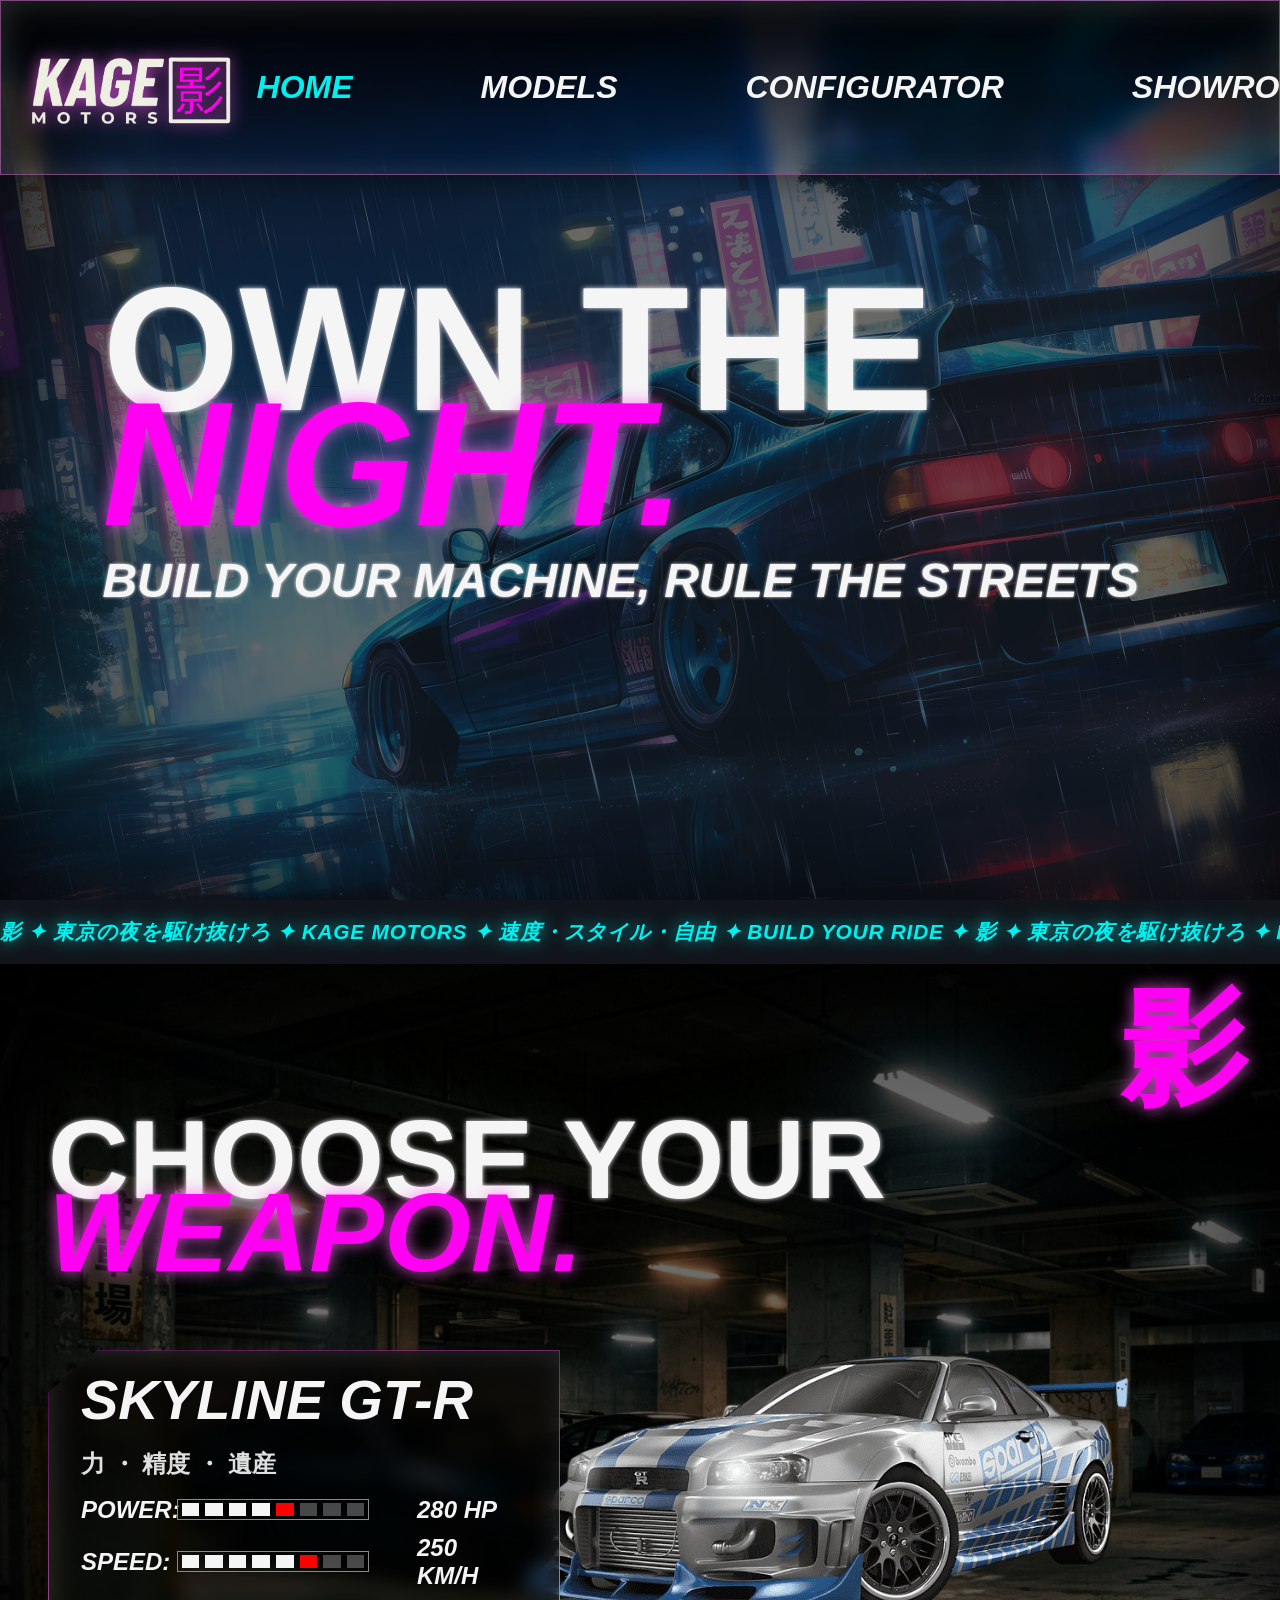
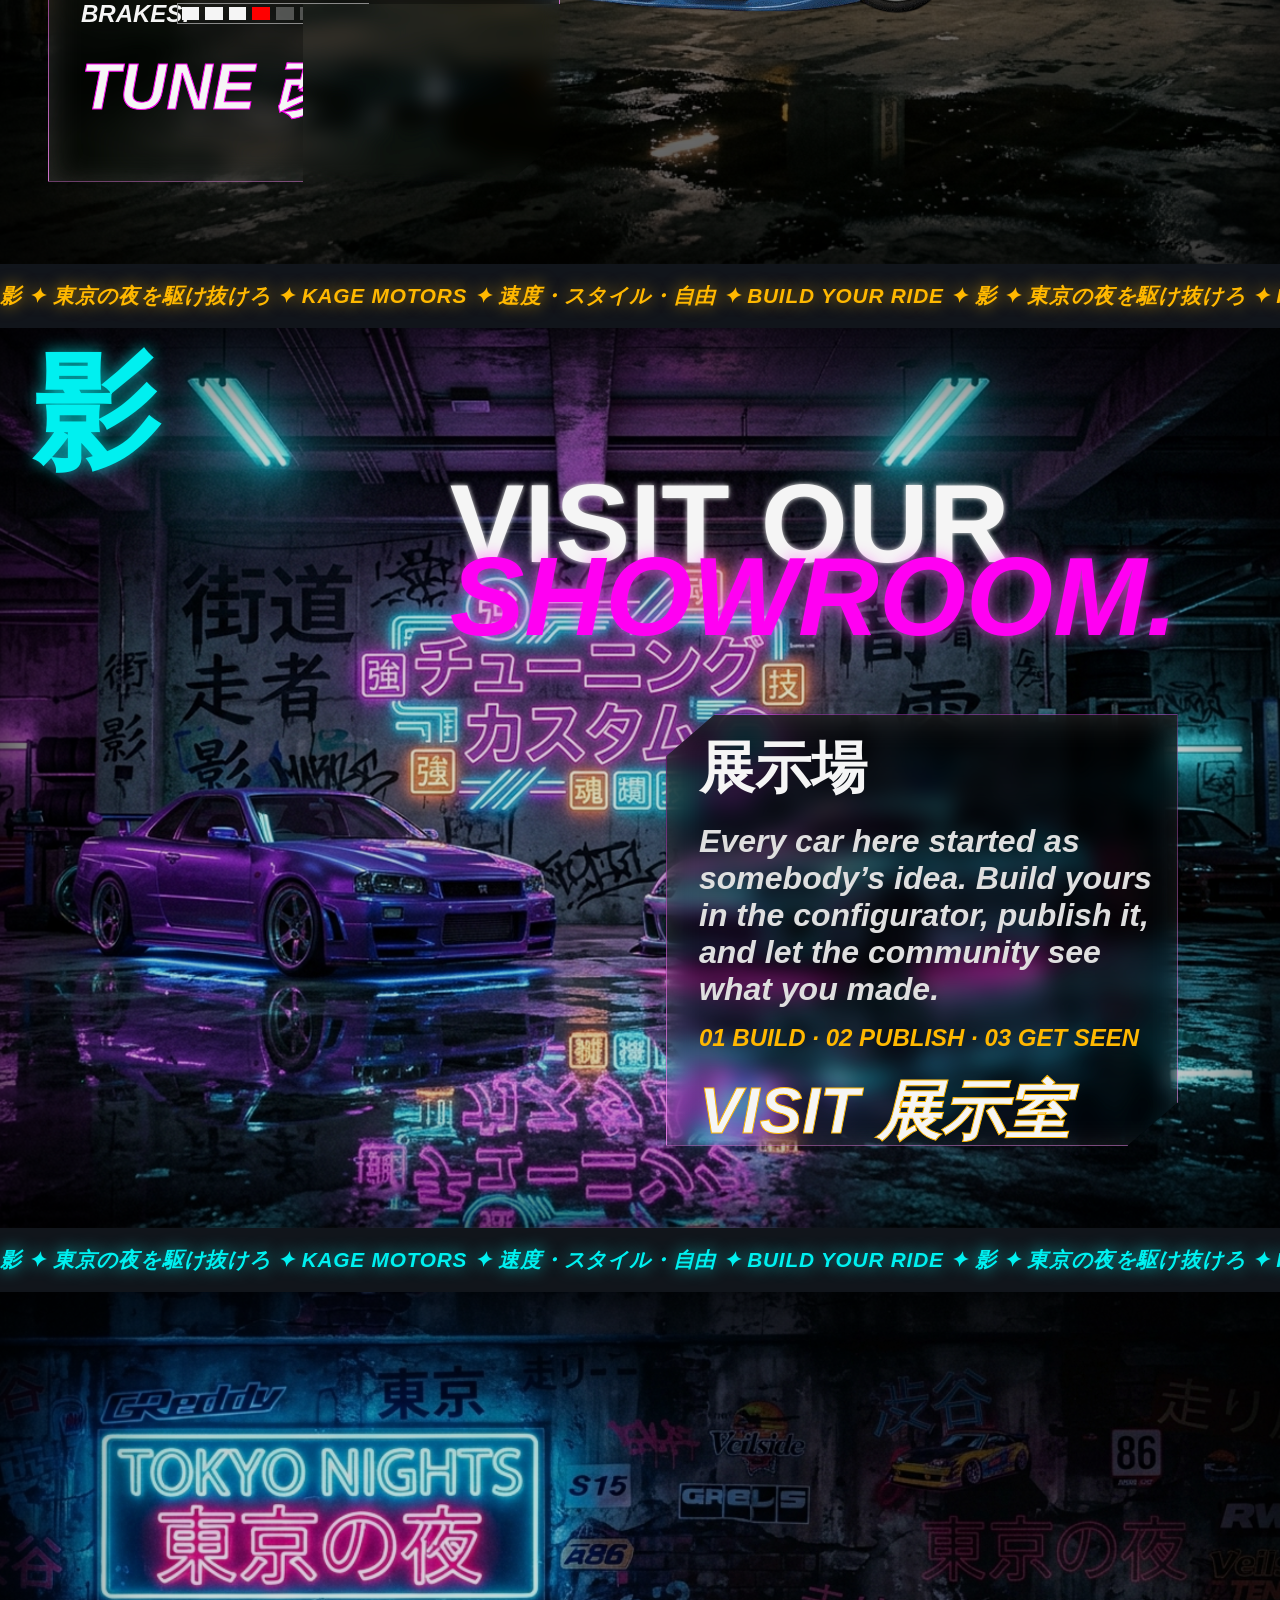
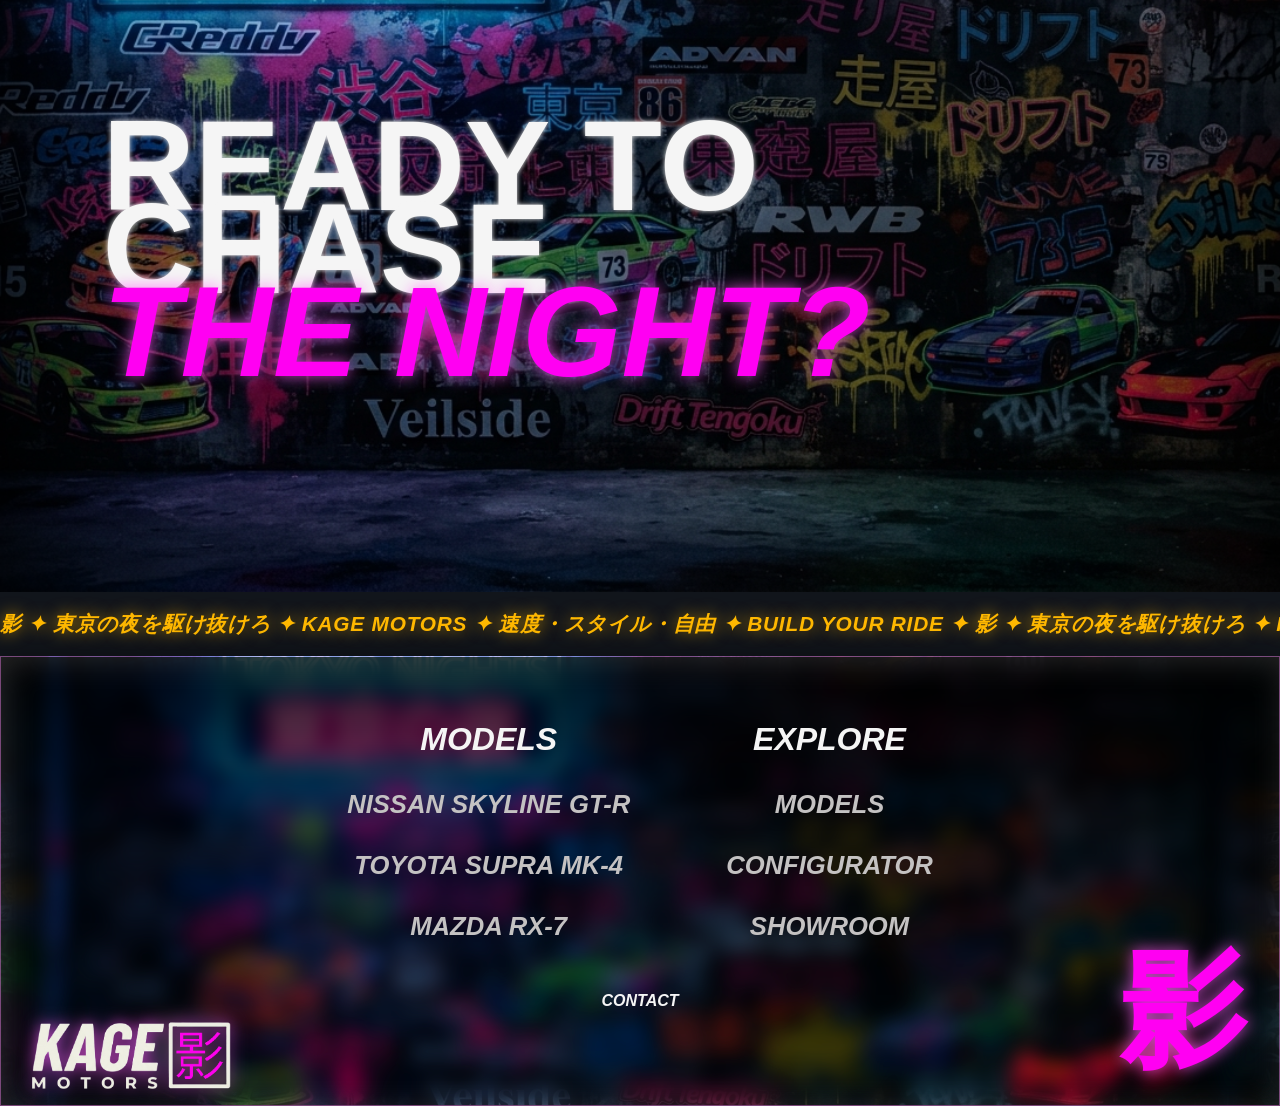
==== kagemotors/index.html @ 1e169203 "Initial commit" ====
<!DOCTYPE html>
<html lang="en">
<head>
    <meta charset="utf-8">
    <meta name="viewport" content="width=device-width, initial-scale=1">
    <title>Kage Motors</title>
    <link rel="stylesheet" href="css/main.css">
    <script src="js/main.js" defer></script>
</head>
<body>
    <header class="header vidrio">
        
        <img class="header__logo" src="images/logo.png">
        <nav class="header__nav">
            <ul class="header__lista">
                <li class="header__item header__item--active"><a href="index.html"> HOME </a></li> <!--BEM, por que nosotros queremos que la pagina que este activa, en el header, aparezca en cyan. Entonces por eso el modificador que es -- por que todos comparten la misma clase, pero despues en el css, este va a ser el unico que va a estar en cyan. y se va a aplicar en todas las paginas-->
                <li class="header__item"><a href="models.html"> MODELS </a></li>
                <li class="header__item"><a href="configurator.html"> CONFIGURATOR </a></li>
                <li class="header__item"><a href="showroom.html"> SHOWROOM </a></li>
                <li class="header__item header__item--contacto"><a href="contact.html"> GET IN TOUCH 連絡 </a></li>
            </ul>
        </nav>
        
           
      
      
    </header>

    <main>

        <section class="hero">
            <div class="hero__contenido">
                <h1 class="hero__titulo fontnormal">
                    OWN THE
                    <span class="hero__resaltado">NIGHT.</span>
                </h1>
                <p class="hero__subtitulo">BUILD YOUR MACHINE, RULE THE STREETS</p>
            </div>
        </section>

        <div class="banner">
            <p class="banner__texto">
                 影 ✦ 東京の夜を駆け抜けろ ✦ KAGE MOTORS ✦ 速度・スタイル・自由 ✦ BUILD YOUR RIDE ✦
                 影 ✦ 東京の夜を駆け抜けろ ✦ KAGE MOTORS ✦ 速度・スタイル・自由 ✦ BUILD YOUR RIDE ✦
                 影 ✦ 東京の夜を駆け抜けろ ✦ KAGE MOTORS ✦ 速度・スタイル・自由 ✦ BUILD YOUR RIDE ✦
                 影 ✦ 東京の夜を駆け抜けろ ✦ KAGE MOTORS ✦ 速度・スタイル・自由 ✦ BUILD YOUR RIDE ✦
                 影 ✦ 東京の夜を駆け抜けろ ✦ KAGE MOTORS ✦ 速度・スタイル・自由 ✦ BUILD YOUR RIDE ✦
                 影 ✦ 東京の夜を駆け抜けろ ✦ KAGE MOTORS ✦ 速度・スタイル・自由 ✦ BUILD YOUR RIDE ✦
            </p>
        </div>

        <section class="hero hero--garage">
             <span class="kanji">影</span>
             <img class="auto" src="images/skylinepiola.png">
             <div class="hero__contenido">
                <h2 class="hero__titulo hero__titulo--garage fontnormal">
                    CHOOSE YOUR
                    <span class="hero__resaltado">WEAPON.</span>
                </h2>
            </div>
            <article class="ficha vidrio">
                <h3 class="ficha__title">SKYLINE GT-R</h3>
                <h4 class="ficha__subtitle fontnormal">力 ・ 精度 ・ 遺産</h4>
                <div class="ficha__stats">
                    <div class="stat">
                        <div class="stat__nombre">POWER:</div>
                        <div class="stat__barra">
                            <div class="stat__point stat__point--active"></div>
                            <div class="stat__point stat__point--active"></div>
                            <div class="stat__point stat__point--active"></div>
                            <div class="stat__point stat__point--active"></div>
                            <div class="stat__point stat__point--red"></div>
                            <div class="stat__point stat__point--desactive"></div>
                            <div class="stat__point stat__point--desactive"></div>
                            <div class="stat__point stat__point--desactive"></div>
                        </div>
                        <div class="stat__valor">280 HP</div>
                    </div>
                    <div class="stat">
                        <div class="stat__nombre">SPEED:</div>
                        <div class="stat__barra">
                            <div class="stat__point stat__point--active"></div>
                            <div class="stat__point stat__point--active"></div>
                            <div class="stat__point stat__point--active"></div>
                            <div class="stat__point stat__point--active"></div>
                            <div class="stat__point stat__point--active"></div>
                            <div class="stat__point stat__point--red"></div>
                            <div class="stat__point stat__point--desactive"></div>
                            <div class="stat__point stat__point--desactive"></div>
                        </div>
                        <div class="stat__valor">250 KM/H</div>
                    </div>
                    <div class="stat">
                        <div class="stat__nombre">BRAKES:</div>
                        <div class="stat__barra">
                            <div class="stat__point stat__point--active"></div>
                            <div class="stat__point stat__point--active"></div>
                            <div class="stat__point stat__point--active"></div>
                            <div class="stat__point stat__point--red"></div>
                            <div class="stat__point stat__point--desactive"></div>
                            <div class="stat__point stat__point--desactive"></div>
                            <div class="stat__point stat__point--desactive"></div>
                            <div class="stat__point stat__point--desactive"></div>
                        </div>
                        <div class="stat__valor">4/8</div>
                    </div>
                </div>
                <a class="ficha__boton" href="configurator.html"> TUNE 改造 </a>
            </article>
        </section>
            

        <div class="banner">
            <p class="banner__texto banner__texto--amarillo">
                 影 ✦ 東京の夜を駆け抜けろ ✦ KAGE MOTORS ✦ 速度・スタイル・自由 ✦ BUILD YOUR RIDE ✦
                 影 ✦ 東京の夜を駆け抜けろ ✦ KAGE MOTORS ✦ 速度・スタイル・自由 ✦ BUILD YOUR RIDE ✦
                 影 ✦ 東京の夜を駆け抜けろ ✦ KAGE MOTORS ✦ 速度・スタイル・自由 ✦ BUILD YOUR RIDE ✦
                 影 ✦ 東京の夜を駆け抜けろ ✦ KAGE MOTORS ✦ 速度・スタイル・自由 ✦ BUILD YOUR RIDE ✦
                 影 ✦ 東京の夜を駆け抜けろ ✦ KAGE MOTORS ✦ 速度・スタイル・自由 ✦ BUILD YOUR RIDE ✦
                 影 ✦ 東京の夜を駆け抜けろ ✦ KAGE MOTORS ✦ 速度・スタイル・自由 ✦ BUILD YOUR RIDE ✦
            </p>
        </div>


        <section class="hero hero--showroom">
            <span class="kanji kanji--cyan">影</span>
            <div class="hero__contenido">
                <h2 class="hero__titulo hero__titulo--garage fontnormal">
                    VISIT OUR
                    <span class="hero__resaltado">SHOWROOM.</span>
                </h2>
            </div>
            <article class="ficha vidrio">
                <h3 class="ficha__title fontnormal">展示場</h3>
                <p class="ficha__subtitle ficha__subtitle--showroom">Every car here started as somebody’s idea. Build yours in the configurator, publish it, and let the community see what you made.</p>
                <span class="ficha__subtitle ficha__subtitle--showroom ficha__subtitle--yellow">01 BUILD · 02 PUBLISH · 03 GET SEEN</span>
                <a class="ficha__boton ficha__boton--yellow" href="showroom.html"> VISIT 展示室</a>
            </article>
        </section>

        <div class="banner">
            <p class="banner__texto">
                 影 ✦ 東京の夜を駆け抜けろ ✦ KAGE MOTORS ✦ 速度・スタイル・自由 ✦ BUILD YOUR RIDE ✦
                 影 ✦ 東京の夜を駆け抜けろ ✦ KAGE MOTORS ✦ 速度・スタイル・自由 ✦ BUILD YOUR RIDE ✦
                 影 ✦ 東京の夜を駆け抜けろ ✦ KAGE MOTORS ✦ 速度・スタイル・自由 ✦ BUILD YOUR RIDE ✦
                 影 ✦ 東京の夜を駆け抜けろ ✦ KAGE MOTORS ✦ 速度・スタイル・自由 ✦ BUILD YOUR RIDE ✦
                 影 ✦ 東京の夜を駆け抜けろ ✦ KAGE MOTORS ✦ 速度・スタイル・自由 ✦ BUILD YOUR RIDE ✦
                 影 ✦ 東京の夜を駆け抜けろ ✦ KAGE MOTORS ✦ 速度・スタイル・自由 ✦ BUILD YOUR RIDE ✦
            </p>
        </div>

        <section class="hero hero--end">
            <div class="hero__contenido">
                <h2 class="hero__titulo hero__titulo--end fontnormal">
                    READY TO CHASE
                    <span class="hero__resaltado">THE NIGHT?</span>
                </h2>
            </div>
        </section>

        <div class="banner">
            <p class="banner__texto banner__texto--amarillo">
                 影 ✦ 東京の夜を駆け抜けろ ✦ KAGE MOTORS ✦ 速度・スタイル・自由 ✦ BUILD YOUR RIDE ✦
                 影 ✦ 東京の夜を駆け抜けろ ✦ KAGE MOTORS ✦ 速度・スタイル・自由 ✦ BUILD YOUR RIDE ✦
                 影 ✦ 東京の夜を駆け抜けろ ✦ KAGE MOTORS ✦ 速度・スタイル・自由 ✦ BUILD YOUR RIDE ✦
                 影 ✦ 東京の夜を駆け抜けろ ✦ KAGE MOTORS ✦ 速度・スタイル・自由 ✦ BUILD YOUR RIDE ✦
                 影 ✦ 東京の夜を駆け抜けろ ✦ KAGE MOTORS ✦ 速度・スタイル・自由 ✦ BUILD YOUR RIDE ✦
                 影 ✦ 東京の夜を駆け抜けろ ✦ KAGE MOTORS ✦ 速度・スタイル・自由 ✦ BUILD YOUR RIDE ✦
            </p>
        </div>

        




    </main>

    <footer class="footer">
        <section class="footer__section vidrio">
            <span class="kanji kanji--footer">影</span>
            <img class="header__logo header__logo--footer" src="images/logo.png">
            <div class="footer__column">
                MODELS
                <a class="footer__link" href="models.html"> NISSAN SKYLINE GT-R </a>
                <a class="footer__link" href="models.html"> TOYOTA SUPRA MK-4 </a>
                <a class="footer__link" href="models.html"> MAZDA RX-7</a>
            </div>
            <div class="footer__column">
                EXPLORE
                <a class="footer__link" href="models.html"> MODELS </a>
                <a class="footer__link" href="configurator.html"> CONFIGURATOR </a>
                <a class="footer__link" href="showroom.html"> SHOWROOM</a>
            </div>
            <div class="footer__contact">
                CONTACT

            </div>
        </section>


    </footer>










</body>
</html>
---- kagemotors/css/main.css ----
*{
    margin: 0; /*El reset*/
    padding: 0;
    border: 0; 
    outline: 0;
    box-sizing: border-box; 
}

/*aca delcaramo la fuente, entonces, en el body que pusimo barlow condensed, la va a sacar de acá.*/
@font-face {
    font-family: 'Barlow Condensed';
    src: url('../fonts/barlow-condensed-black-italic.ttf') format('truetype');
    font-weight: 900;
    font-style: italic;
}
@font-face {
    font-family: 'Barlow Condensed';
    src: url('../fonts/barlow-condensed-black.ttf') format('truetype');
    font-weight: 900;
    font-style: normal;
}

/*nuestro body, ya ponemos, la fuente, el peso de la fuente, el estilo, el color, y que este en mayuscula. Por que este va a estar
en toda la web*/
body{
    font-family: 'Barlow Condensed', sans-serif;
    font-size: 16px;
    font-weight: 900;
    font-style: italic;
    color: whitesmoke;
    
}

.vidrio{/*material de vidrio, vamos a usar para fichas, y esas cosas*/
    background: linear-gradient(to bottom, rgba(0, 0, 0, 0.822) 0%, rgba(0, 0, 0, 0));
    backdrop-filter: blur(0.625rem) saturate(150%);/*blurea el fondo y el saturate cambia poquitin la saturacion*/
    box-shadow:
    inset 0.25rem 0.25rem 1.875rem rgba(255, 255, 255, 0.15), /*inset es para interno, con la , dividmo, el interno, del de abajo que es ext*/
    0 0.25rem 1.875rem rgba(0, 0, 0, 0.479); /*primer valor es desplazamiento horizontal, luego vertical y luego blur*/
    border: 0.5px solid #ff97fa79;

}

/*HEADER*/

.header{/*nuestro header*/
    position: absolute; /*absolute pone la posicion del elemento, relativo al primer padre o abuelo que no sea static, en este caso
    header , su padre es body que es estatico entonces se va todo para arriba al bloque inicial. Al ser absolute, sale del flujo
    es por eso deja de ocupar espacio en la pagina y no empuja nada hacia abajo, por eso nuestra imagen del hero sube.
     Y al ponerle el z index lo ponemos por encima de nuestra imagen directamente*/
    z-index: 1;
    border-bottom: 0.5px solid #ff97fa79;
    color: whitesmoke;
    height: 10.937rem;
    display: flex;
    flex-direction: row;
    align-items: center;
    justify-content: space-between;
    width: 100%; /*con % se ajusta al espacio disponible del contenedor, en est caso body. Si pusieramos vw, toma el tamaño del viewport
    osea tambien tomaria la barrita, y por ende queda un espacio  blanco*/
    
    
}
.header__nav{/*nuestro nav del header*/
    margin: 0 auto; /*margen auto absorbe el espacio libre automaticamente. Tonces nos va  poner el nav mas centrado*/
    /*el 0 vendria siendo para top y bottom, y auto es para left y right. */
}
/*nuestra lista del header, donde estan los enlaces, usamos flex por que queremos que nos quede en row*/
.header__lista{/*nuestra  lista del nav, que contiene cada item con cada enlace*/
    display: flex;
    flex-direction: row;
    align-items: center;
    justify-content: space-around;
    list-style: none;
    gap: 8rem; /*hay que ponerle gap para que los elementos del flex se separen, si no quedan pegados*/
}
.header__logo{/*nuestro logo*/
    width: 20%;
    filter: drop-shadow(0 0 0.5rem #ff5df7c9); /*para poner glow, el primer 0 es desplazamiento horizontal y el segundo vertical, ya el tercer valor es el desenfoque*/
}
/*los enlaces de la lista, como estos heredan el estilo predeterminado del navegador, hay que ponerle que el text decoration sea non
y el color que queremos y eso, todo acá, si lo ponemos en el body no funca*/
.header__item a{/*enlace de cada item*/
    text-decoration: none;
    color: whitesmoke;
    font-size: 2rem;
    transition: font-size .3s ease;
    
    
}
.header__item a:hover{/*hover de cada enlace*/
    font-size: 2.2rem;
    -webkit-text-stroke: 0.0625rem #00F0F0;
}
/*al modificador se le suma el elemento, que seria header__item, + lo que tenga --, se suma, y el modificador sobrescribe.*/
.header__item--active a{/*el enlace activo en el momento*/
    color: #00F0F0;
}
.header__item--contacto a{/*el enlace de get in touch, que es distinto*/
    -webkit-text-stroke: 0.0625rem #FF00F2;
}
.header__item--contacto a:hover{/*el hover del get in touch*/
    color: #FF00F2;
    -webkit-text-stroke: 0.0625rem #FF00F2;
}

/*HERO*/
.hero{/*Nuestra seccion del hero, que contiene el resto, y nuestra imagen del fondo*/
    position: relative;
    min-height: 100vh; /*le decimos que altura minima sea el height del viewport*/
    background-image: url('../images/herocar.jpg'); /*ponemos nuestra imagen del hero aca en background image, por que asi, es el fondo
    de nnuestro section, de esta manera, todas las demás cosas quedan arriba*/
    background-size: cover; /*la imagen se estira para cubrir todo, recortando lo que sobre en vez de deformarse.*/
    background-position: center; /*el recorte se hace desde el centro.*/
    background-repeat: no-repeat; /*que no tilee*/
    background-blend-mode: color;/*gracias a este podemos mezclar las capas,  de nuestro background image, con nuestro background coloir*/
    background-color: rgba(0, 0, 0, 0.575);
    box-shadow: inset 0.5rem 0.5rem 10rem black;
    display: flex;
    align-items: center;
    padding: 0 8%;
}
.hero__titulo{/*titulo de la seccion*/
    font-size: 11rem;
    line-height: 0.65;
    color: whitesmoke;
    text-shadow: 0 0 0.3rem whitesmoke;
}
.hero__resaltado{/*titulo resaltado*/
    display: block; /*al decirle display block. Deja de ser inline, cuando es inline, basicamente el elemento mide solo lo q mide
    en este caso, como es un texto, el tamaño del teexto va a ser el ancho del elemento, ahora, al pasarlo a  block, basicamente
    pasa a comportarse como un bloque, entonces, ocupa todo el ancho de la pantalla, por eso, pasa a estar abajo, en lugar d la msima
    linea*/
    color: #FF00F2;
    text-shadow: 0 0 1rem #ff5df7c9;
    font-style: italic;
}
.hero__subtitulo{/*subtitulo del titulo*/
    font-size:3rem;
    margin-top: 2rem;
    font-style: italic;
    text-shadow: 0 0 0.2rem whitesmoke;
}

/*SECCIÓN CHOOSE YOUR WEAPON*/
.hero--garage{/*fondo,, es un modificador por que usamos el hero de antes tambien*/
    background-image: url('../images/garage.jpg');
    align-items: flex-start;
    padding-top: 10rem;
    padding-left: 3rem;
    flex-direction: column;
    gap: 5rem;
}
.hero__titulo--garage{/*titulo de esta seccion*/
    font-size: 7rem;
}
.kanji{ /*kanji suelto*/
    position: absolute; /*queremos ponerlo en la esquina derecha. Sabemos que el absolute, se posiciona segun el padre que no sea static
    en este caso, el padre hero(nuestro section) es relative, asique va a tomar es posicion y lo pone ahi flotando.*/
    font-size: 8rem;
    color: #FF00F2;
    text-shadow: 0 0 1rem #ff5df7c9;
    font-style: normal;
    right: 0; /*con estos lo mandamos a la esquina*/
    top: 0;
    padding-right: 2rem;
}

/*FICHA*/
.ficha{ /*la ficha en si de vidrio*/
    height: 27rem;
    width: 32rem;
    display: flex;
    flex-direction: column;
    align-items: flex-start;
    padding-left: 2rem;
    padding-top: 1rem;
    gap: 1rem;
    clip-path: polygon(
        50px 0%,      /* Esquina superior izquierda cortada */
        100% 0%,      /* Superior derecha recta */
        100% 90%,     /* Transición inferior derecha */
        calc(100% - 50px) 100%, /* Esquina inferior derecha cortada */
        0% 100%,      /* Inferior izquierda recta */
        0% 10%         /* Cierre */
        );
        
    border-image: linear-gradient(345deg, #ff97fafb, #ff00f238) 1;
    
}

.auto{/*auto activo*/
    position: absolute;
    width: 60%;
    right: 5rem;
    top: 18rem;

}

.ficha__title{/*titulo de la ficha*/
    font-size: 3.5rem;
}

.ficha__subtitle{
    font-size: 1.5rem;
    color: rgb(223, 223, 223);
}
.fontnormal{
    font-style: normal;
}

.ficha__stats{ /*div donde se ecuentran todas las stats*/
    display: flex;
    flex-direction: column;
    justify-content: space-between;
    align-items: flex-start;
    gap: .625rem;
    font-size: 1.5rem;
    
}

.stat{ /*div con cada stat individualmente*/
    display: flex;
    flex-direction: row;
    justify-content: space-between;
    align-items: center;
    gap: 3rem;
}

.stat__nombre{/*nombre de cada stat*/
    width: 2rem; /*seteando el width the nuestros nombres, hacemos que terminen en la misma posicion entonces las barritas
    quedan en la misma posicion tambien*/
}

.stat__valor{/*valor del final de cada stat*/
    width: 6rem;
}

.stat__barra{/*barrita de cada stat*/
    background-color: rgba(245, 245, 245, 0);
    width: 12rem;
    height: 1.3rem;
    border: 0.5px solid #898989;
    display: flex;
    gap: .225rem;
    padding: .225rem;
    margin-left: 1rem;
    justify-content: space-between;
    align-items: center;
}

.stat__point{/*punto de cada barrita*/
    height: .8rem;
    width: 1.1rem
}

.stat__point--active{/*punto activo de cada barrita*/
    background-color: whitesmoke;
}

.stat__point--red{/*punto rojo de cada barrita*/
    background-color: red;
}

.stat__point--desactive/*punto desactivado de cada barrita*/
{
    background-color: rgba(245, 245, 245, 0.288);
}

.ficha__boton{/*TUNE de la ficha*/
    -webkit-text-stroke: 0.0625rem #FF00F2;
    font-size: 4rem;
    color: whitesmoke;
    text-decoration: none;
    transition: font-size .3s ease;
}

.ficha__boton:hover{ /*hover del TUNE de la ficha*/
    font-size: 4.2rem;
    color: #FF00F2;

}

.hero--showroom{/*fondo,, es un modificador por que usamos el hero de antes tambien*/
    background-image: url('../images/showroom.png');
    align-items: flex-end;
    padding-top: 10rem;
    padding-left: 3rem;
    flex-direction: column;
    gap: 5rem;
    background-color: rgba(0, 0, 0, 0.15);
    box-shadow: inset 0.5rem 0.5rem 10rem black;
}
.kanji--cyan{ /*kanji suelto*/
    color: #00F0F0;
    text-shadow: 0 0 1rem #00f0f0b6;
    left: 0; /*con estos lo mandamos a la esquina*/
    padding-left: 2rem;
}
.ficha__subtitle--showroom{
    font-size: 2rem;
    margin-right: 1rem;
}
.ficha__subtitle--yellow{
    color: #FFB800;
    font-size: 1.5rem;
}
.ficha__boton--yellow{
    -webkit-text-stroke: 0.0625rem #FFB800;
}
.ficha__boton--yellow:hover{
    color: #FFB800;
}
    

/*READY TO CHASE THE NIGHT?*/

.hero--end
{
    background-image: url('../images/end.jpg');
    align-items: center;
    padding-top: 27rem;
    flex-direction: column;
    gap: 5rem;
    background-color: rgba(0, 0, 0, 0.15);
    box-shadow: inset 0.5rem 0.5rem 10rem black;
}

.hero__titulo--end{
    font-size: 8rem;
}

/*FOOTER*/

.footer{
    background-image: url('../images/end.jpg');
    background-size: cover; /*la imagen se estira para cubrir todo, recortando lo que sobre en vez de deformarse.*/
    background-position: center; /*el recorte se hace desde el centro.*/
    background-repeat: no-repeat; /*que no tilee*/
    height: 50vh;
    position: relative;
}
.footer__section{
    width: 100%; /*de esta manera, al ser hijo queda del mismo tamaño que el footer , queremos eso, por que este es el que tiene el material de vidrio*/
    height: 100%;
    display: flex;
    flex-direction: row;
    justify-content: center;
    align-items: flex-start;
    padding-top: 4rem;
    gap:6rem;
}
.footer__column{
    font-size: 2rem;
    display: flex;
    flex-direction: column;
    gap:2rem;
    justify-content: center;
    align-items: center;
}
.footer__link{
    text-decoration: none;
    color: rgb(196, 194, 194);
    transition: font-size .3s ease;
    font-size: 1.6rem;
}
.footer__link:hover{
    font-size: 1.8rem;
    -webkit-text-stroke: 0.0625rem #00F0F0;
}
.footer__contact{
    position: absolute;
    bottom: 5.93rem;
    display: flex;
    flex-direction: row;
    justify-content: center;
    align-items: center;
    gap: 2rem;
    
    
}
.kanji--footer{
   
    top: 60%;
    padding-right: 2rem;
}
.header__logo--footer{
    position: absolute;
    bottom: 0;
    left: 0;
}
    

/*BANNER*/
.banner{ /*nuestro banner de letras japonesas que esta en movimiento*/
    overflow: hidden; /*esto hace que corte todo lo que salga del banner*/
    background-color: #11151B;
    height: 4rem;
    display: flex;
    align-items: center;
}
.banner__texto{/*texto de nuestro banner*/
    white-space: nowrap;/* por defecto, si una linea no entra en una pantalla, pasa a la linea de abajo. con el nowrap, prohibimos eso
    y hacemos que se quede si o si en la misma linea*/
    color: #00F0F0;
    text-shadow: 0 0 1rem #00f0f0b6;
    font-size: 1.3rem;
    letter-spacing: 0.05rem; 
    /*llamamos la animacion que hicimos antes, le decimos cuanto dura, la interpolacion, que en este caso es linear, y cuantas veces se repite*/
    animation: banner-anim 60s linear infinite;
    
}
.banner__texto--amarillo{/*texto amarillo del banner*/
    color: #FFB800;
    text-shadow: 0 0 1rem #ffb700b0;
}
@keyframes banner-anim{/*movimiento del texto del banner*/
    to { transform: translateX(-50%); }
}
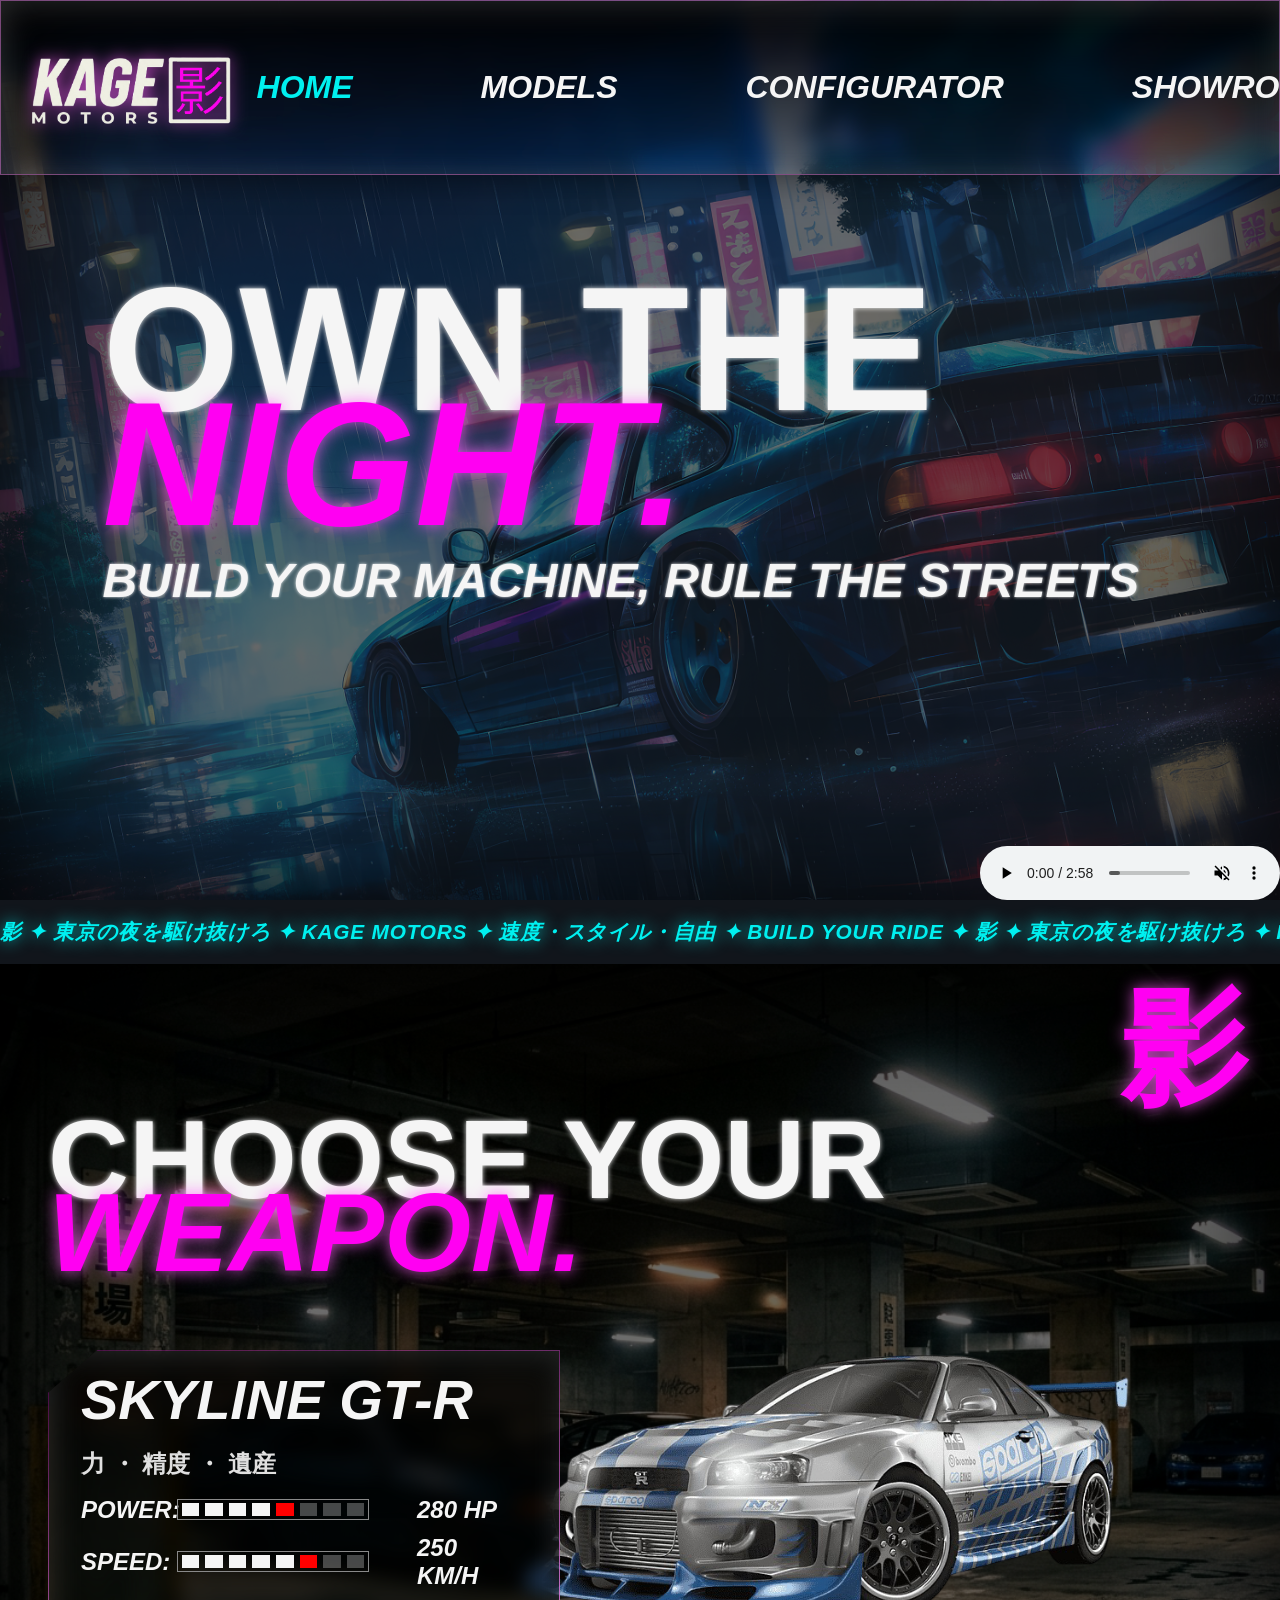
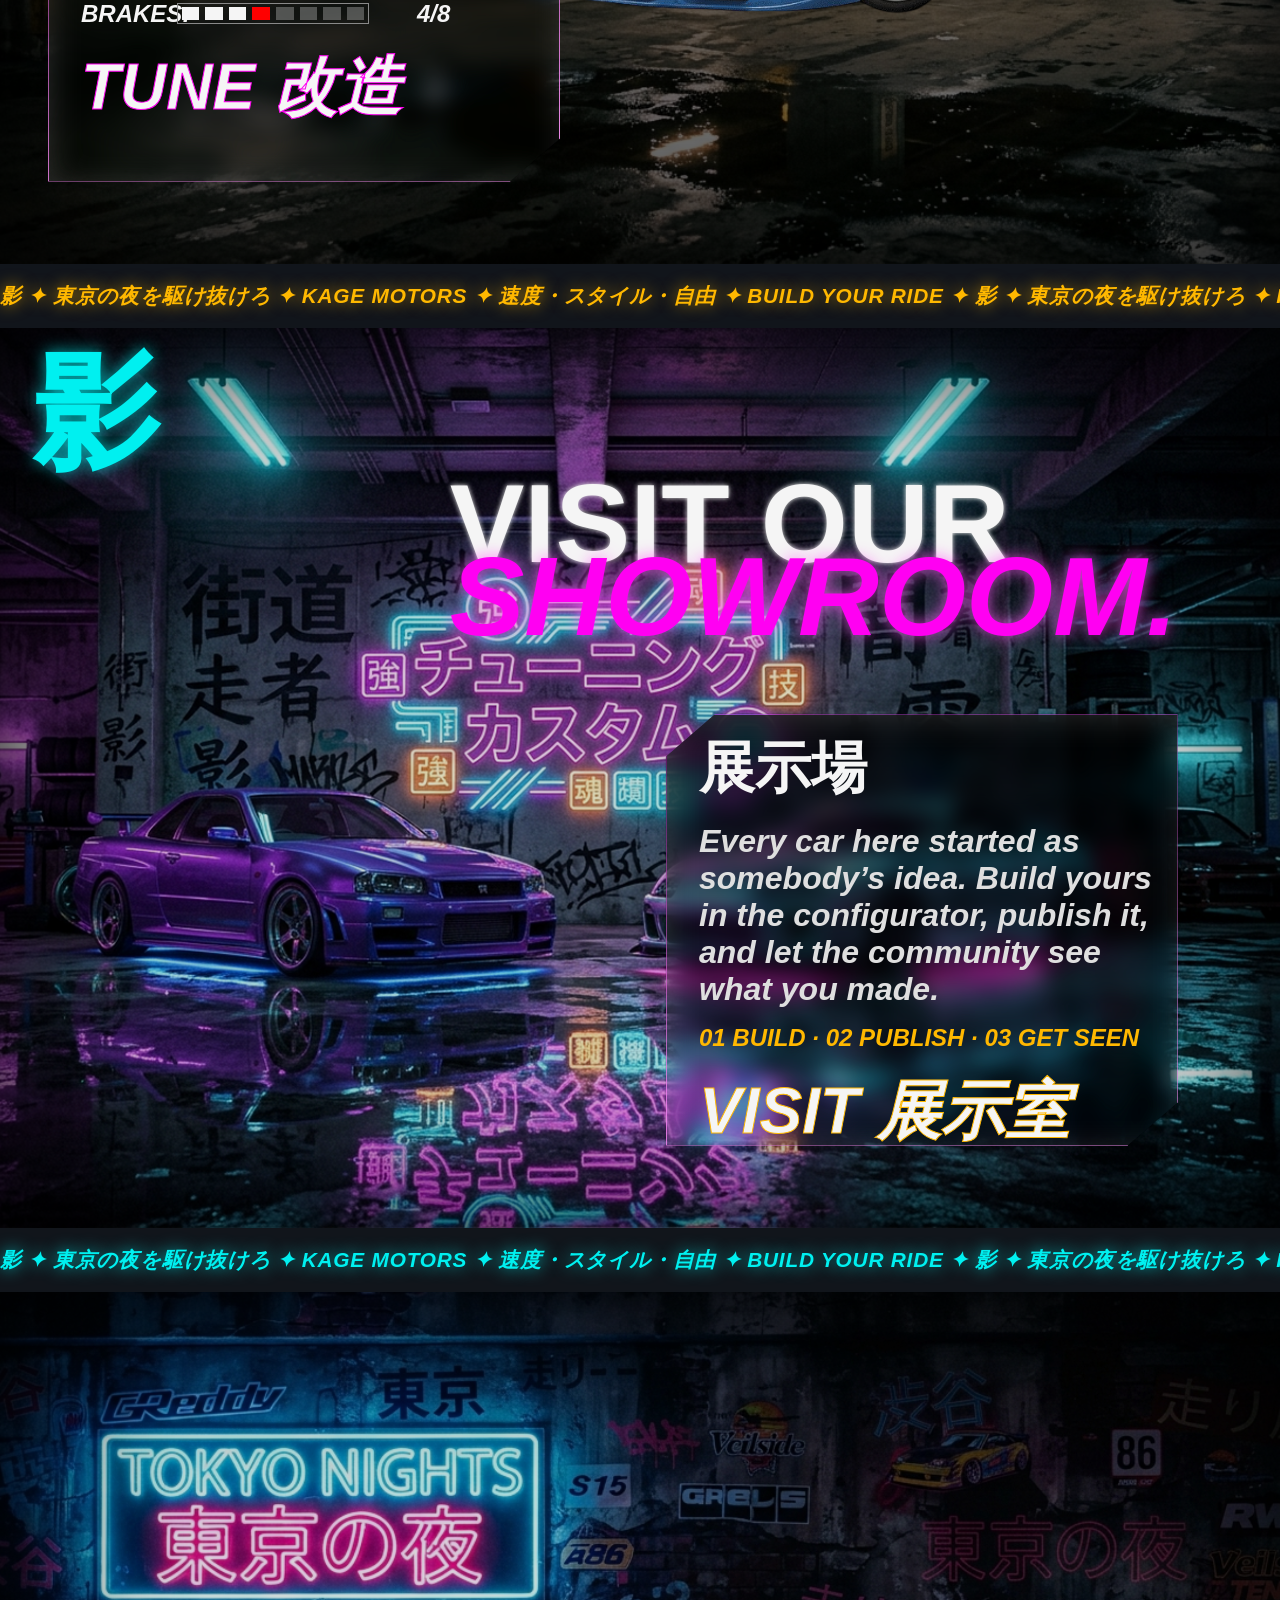
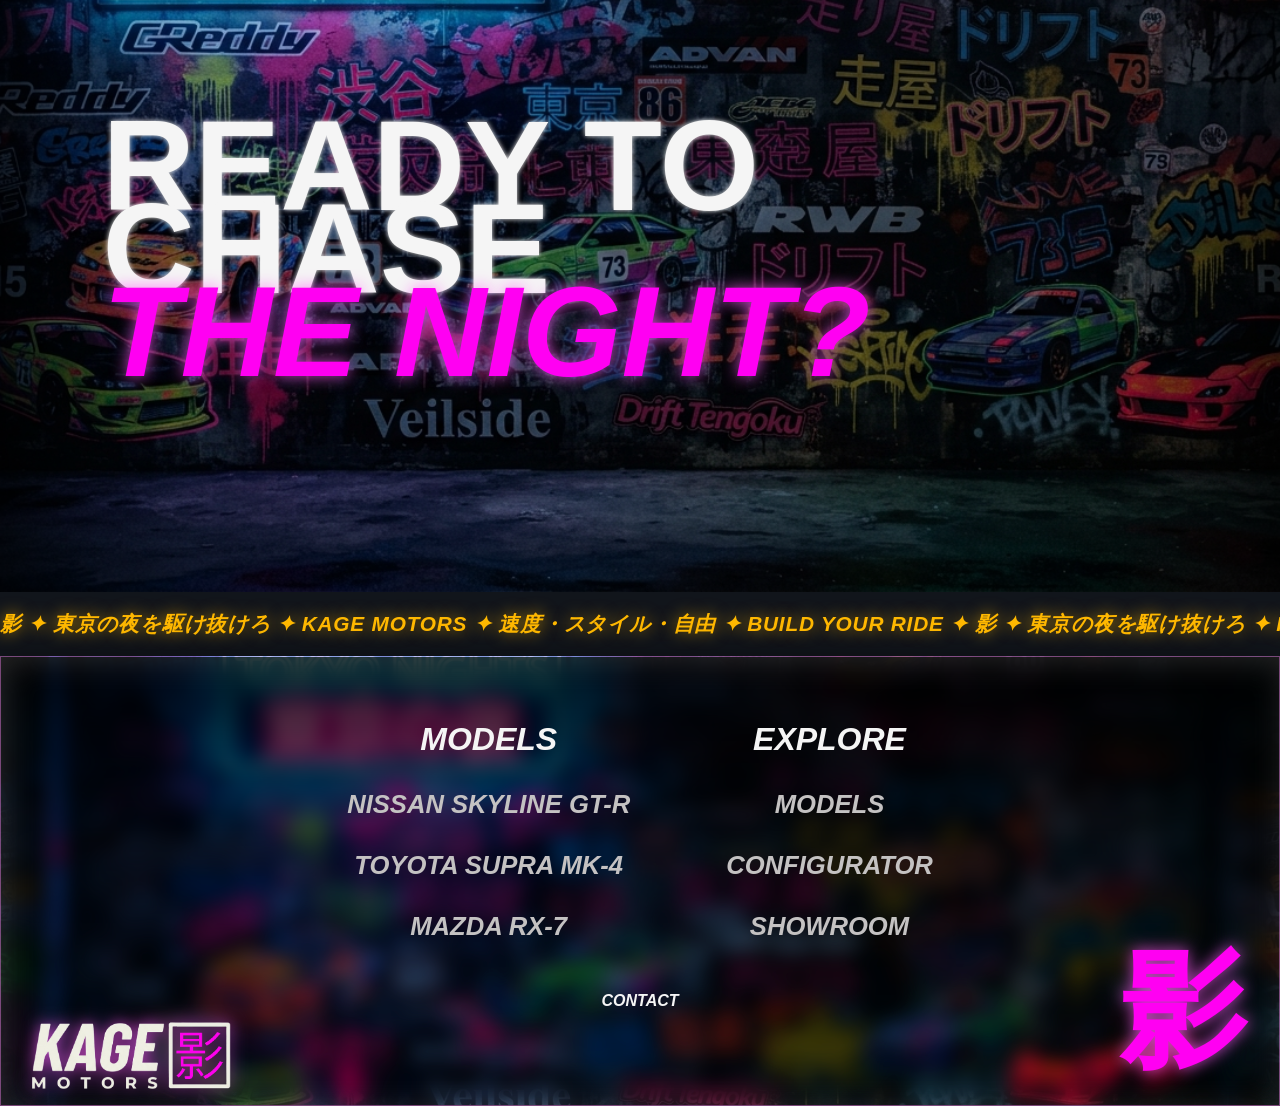
==== commit 938e34a4: "kagehomeconmusic" ====
--- a/kagemotors/index.html
+++ b/kagemotors/index.html
@@ -25,9 +25,12 @@
       
       
     </header>
-
+    
+    <audio class="music" controls autoplay muted>
+        <source src="audio/callme_nrt.mp3" type="audio/mpeg">
+    </audio>
     <main>
-
+        
         <section class="hero">
             <div class="hero__contenido">
                 <h1 class="hero__titulo fontnormal">
@@ -197,8 +200,7 @@
 
             </div>
         </section>
-
-
+       
     </footer>
 
 
--- a/kagemotors/css/main.css
+++ b/kagemotors/css/main.css
@@ -38,6 +38,14 @@
     inset 0.25rem 0.25rem 1.875rem rgba(255, 255, 255, 0.15), /*inset es para interno, con la , dividmo, el interno, del de abajo que es ext*/
     0 0.25rem 1.875rem rgba(0, 0, 0, 0.479); /*primer valor es desplazamiento horizontal, luego vertical y luego blur*/
     border: 0.5px solid #ff97fa79;
+
+}
+
+.music{
+    position: fixed;
+    z-index: 3;
+    bottom: 0;
+    right: 0;
 
 }
 
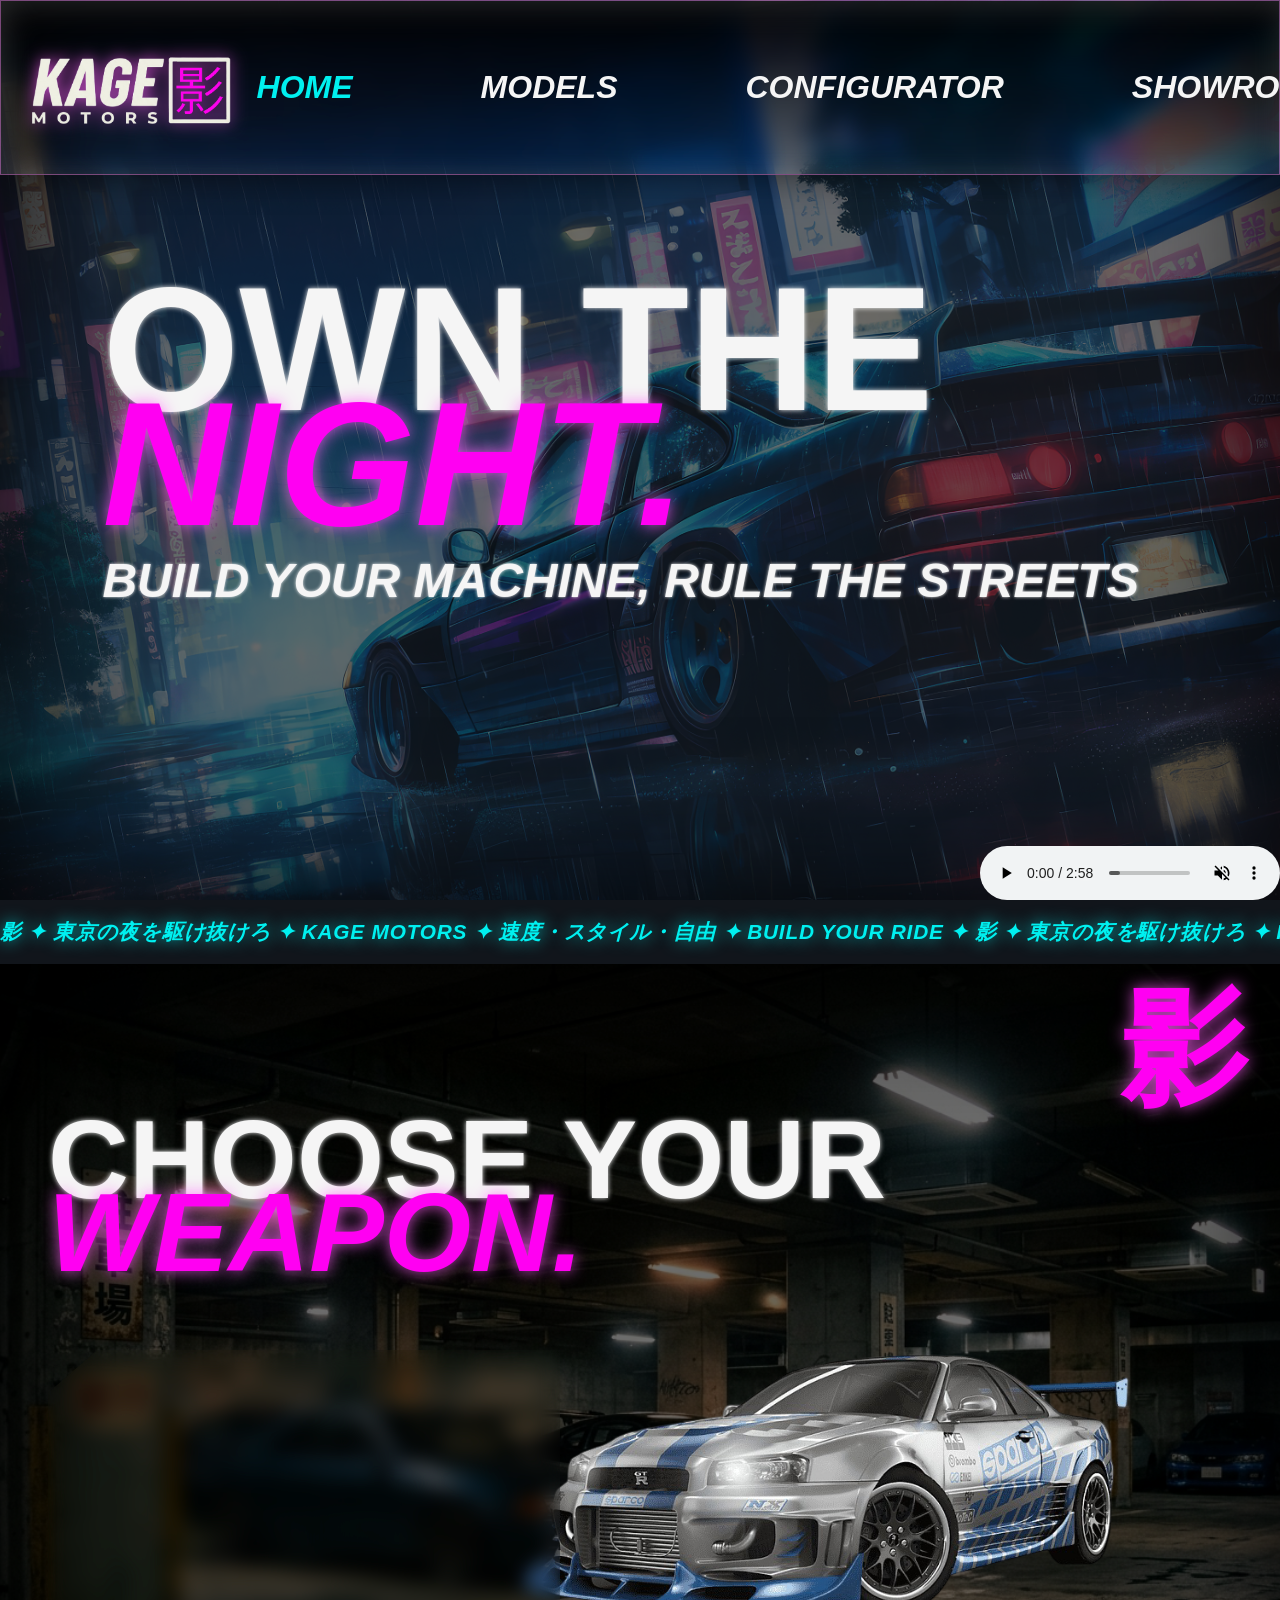
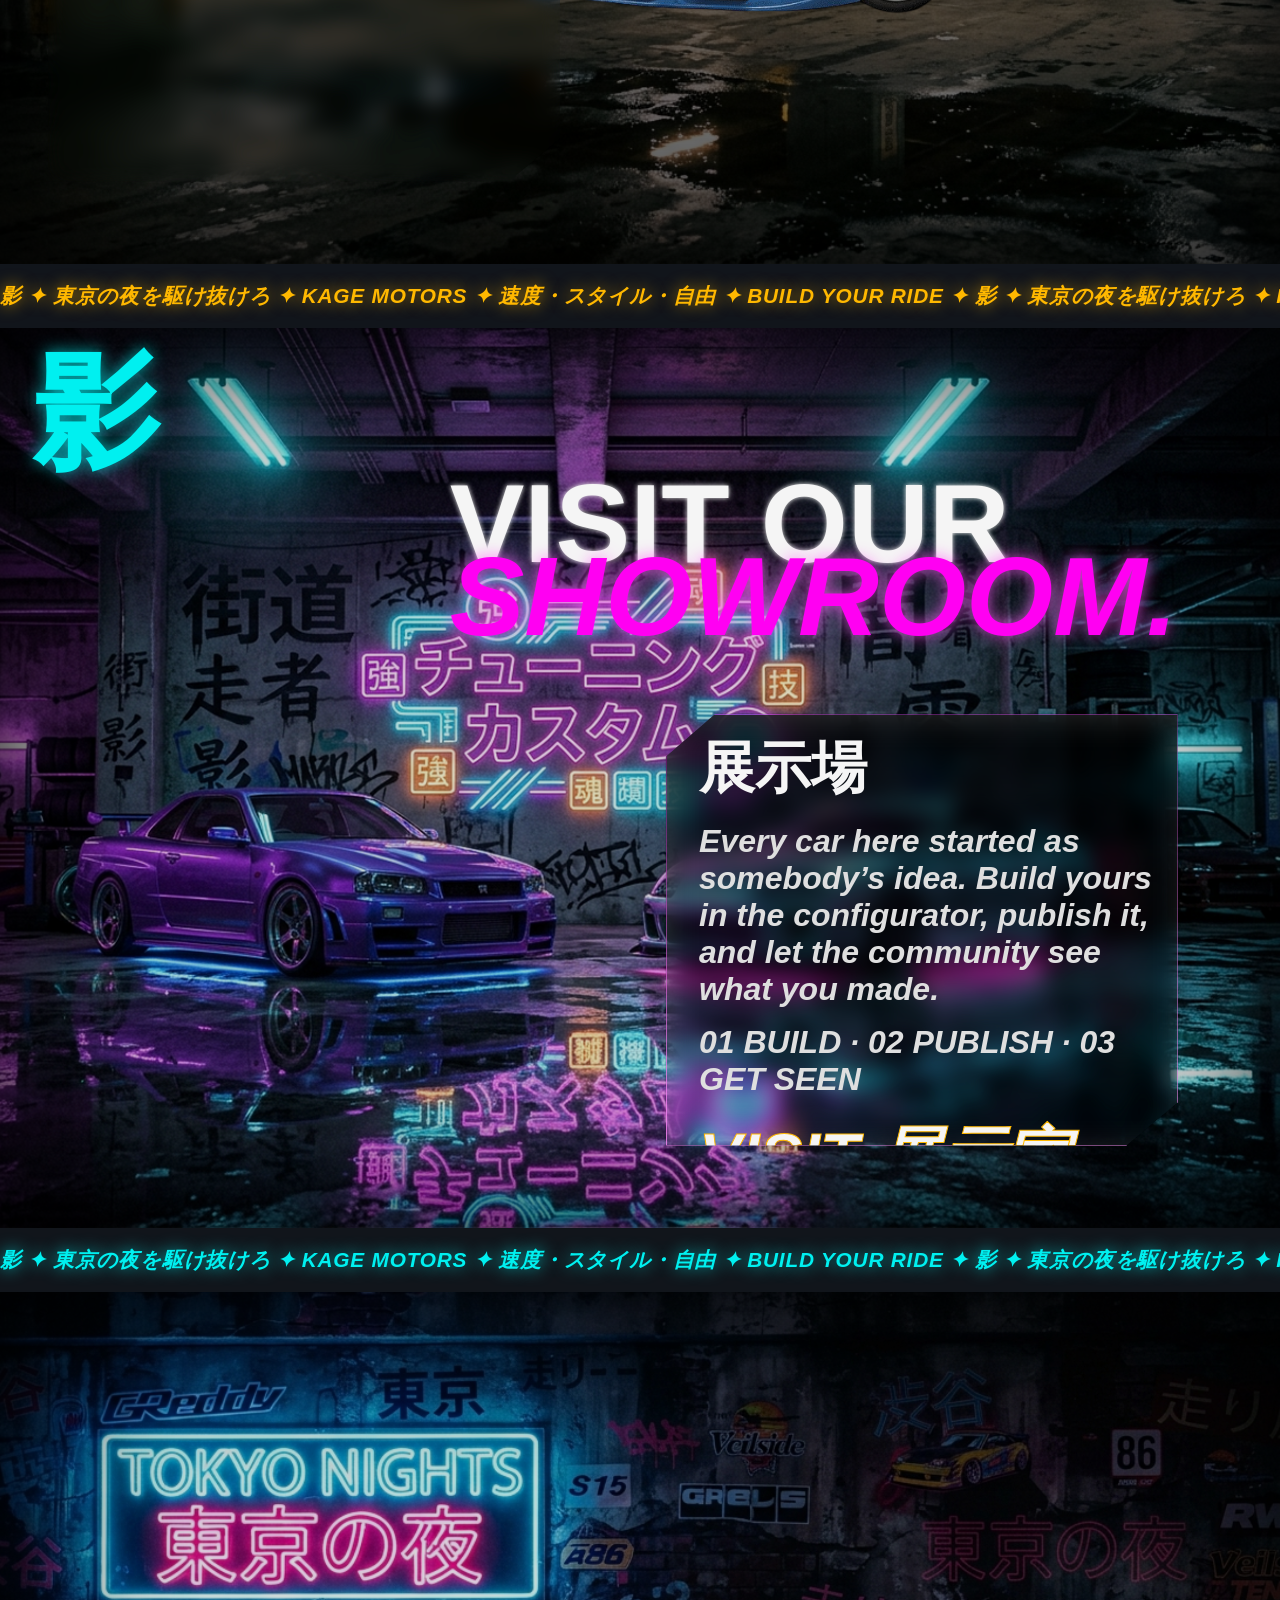
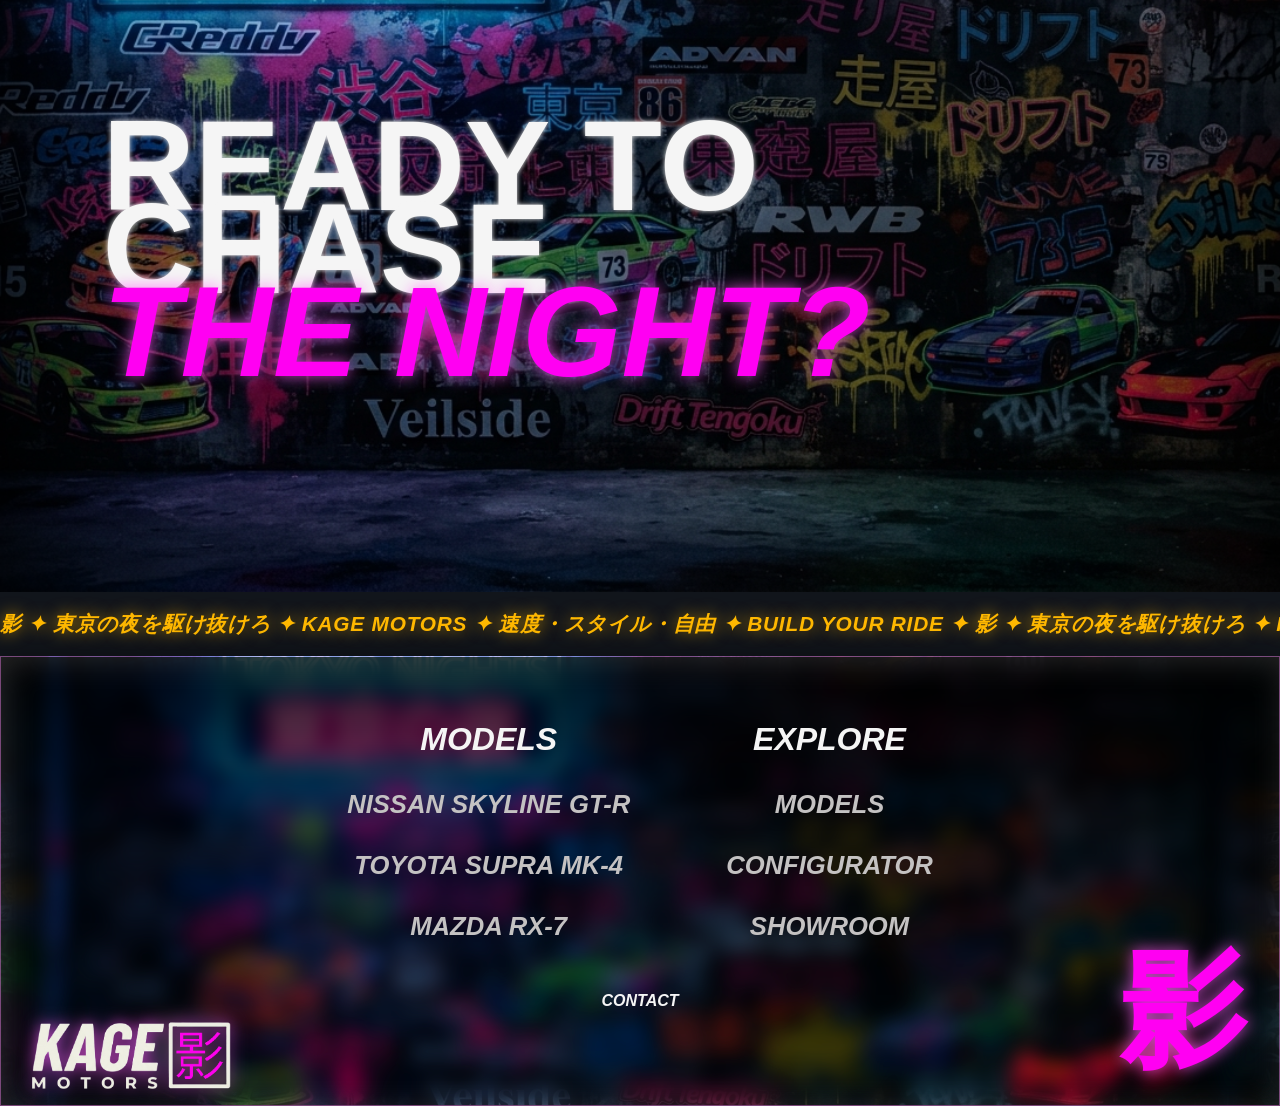
==== commit e79eea9c: "kagecasilisto" ====
--- a/kagemotors/index.html
+++ b/kagemotors/index.html
@@ -10,7 +10,7 @@
 <body>
     <header class="header vidrio">
         
-        <img class="header__logo" src="images/logo.png">
+        <img class="logo" src="images/logo.png">
         <nav class="header__nav">
             <ul class="header__lista">
                 <li class="header__item header__item--active"><a href="index.html"> HOME </a></li> <!--BEM, por que nosotros queremos que la pagina que este activa, en el header, aparezca en cyan. Entonces por eso el modificador que es -- por que todos comparten la misma clase, pero despues en el css, este va a ser el unico que va a estar en cyan. y se va a aplicar en todas las paginas-->
@@ -41,7 +41,7 @@
             </div>
         </section>
 
-        <div class="banner">
+        <div class="banner" aria-hidden="true">
             <p class="banner__texto">
                  影 ✦ 東京の夜を駆け抜けろ ✦ KAGE MOTORS ✦ 速度・スタイル・自由 ✦ BUILD YOUR RIDE ✦
                  影 ✦ 東京の夜を駆け抜けろ ✦ KAGE MOTORS ✦ 速度・スタイル・自由 ✦ BUILD YOUR RIDE ✦
@@ -56,7 +56,7 @@
              <span class="kanji">影</span>
              <img class="auto" src="images/skylinepiola.png">
              <div class="hero__contenido">
-                <h2 class="hero__titulo hero__titulo--garage fontnormal">
+                <h2 class="hero__titulo hero__titulo--md fontnormal">
                     CHOOSE YOUR
                     <span class="hero__resaltado">WEAPON.</span>
                 </h2>
@@ -108,12 +108,12 @@
                         <div class="stat__valor">4/8</div>
                     </div>
                 </div>
-                <a class="ficha__boton" href="configurator.html"> TUNE 改造 </a>
+                <a class="boton" href="configurator.html"> TUNE 改造 </a>
             </article>
         </section>
             
 
-        <div class="banner">
+        <div class="banner" aria-hidden="true">
             <p class="banner__texto banner__texto--amarillo">
                  影 ✦ 東京の夜を駆け抜けろ ✦ KAGE MOTORS ✦ 速度・スタイル・自由 ✦ BUILD YOUR RIDE ✦
                  影 ✦ 東京の夜を駆け抜けろ ✦ KAGE MOTORS ✦ 速度・スタイル・自由 ✦ BUILD YOUR RIDE ✦
@@ -128,20 +128,20 @@
         <section class="hero hero--showroom">
             <span class="kanji kanji--cyan">影</span>
             <div class="hero__contenido">
-                <h2 class="hero__titulo hero__titulo--garage fontnormal">
+                <h2 class="hero__titulo hero__titulo--md fontnormal">
                     VISIT OUR
                     <span class="hero__resaltado">SHOWROOM.</span>
                 </h2>
             </div>
             <article class="ficha vidrio">
                 <h3 class="ficha__title fontnormal">展示場</h3>
-                <p class="ficha__subtitle ficha__subtitle--showroom">Every car here started as somebody’s idea. Build yours in the configurator, publish it, and let the community see what you made.</p>
-                <span class="ficha__subtitle ficha__subtitle--showroom ficha__subtitle--yellow">01 BUILD · 02 PUBLISH · 03 GET SEEN</span>
-                <a class="ficha__boton ficha__boton--yellow" href="showroom.html"> VISIT 展示室</a>
+                <p class="ficha__subtitle ficha__subtitle--lg">Every car here started as somebody’s idea. Build yours in the configurator, publish it, and let the community see what you made.</p>
+                <span class="ficha__subtitle ficha__subtitle--lg ficha__subtitle--yellow">01 BUILD · 02 PUBLISH · 03 GET SEEN</span>
+                <a class="boton boton--yellow" href="showroom.html"> VISIT 展示室</a>
             </article>
         </section>
 
-        <div class="banner">
+        <div class="banner" aria-hidden="true">
             <p class="banner__texto">
                  影 ✦ 東京の夜を駆け抜けろ ✦ KAGE MOTORS ✦ 速度・スタイル・自由 ✦ BUILD YOUR RIDE ✦
                  影 ✦ 東京の夜を駆け抜けろ ✦ KAGE MOTORS ✦ 速度・スタイル・自由 ✦ BUILD YOUR RIDE ✦
@@ -154,14 +154,14 @@
 
         <section class="hero hero--end">
             <div class="hero__contenido">
-                <h2 class="hero__titulo hero__titulo--end fontnormal">
+                <h2 class="hero__titulo hero__titulo--lg fontnormal">
                     READY TO CHASE
                     <span class="hero__resaltado">THE NIGHT?</span>
                 </h2>
             </div>
         </section>
 
-        <div class="banner">
+        <div class="banner" aria-hidden="true">
             <p class="banner__texto banner__texto--amarillo">
                  影 ✦ 東京の夜を駆け抜けろ ✦ KAGE MOTORS ✦ 速度・スタイル・自由 ✦ BUILD YOUR RIDE ✦
                  影 ✦ 東京の夜を駆け抜けろ ✦ KAGE MOTORS ✦ 速度・スタイル・自由 ✦ BUILD YOUR RIDE ✦
@@ -182,7 +182,7 @@
     <footer class="footer">
         <section class="footer__section vidrio">
             <span class="kanji kanji--footer">影</span>
-            <img class="header__logo header__logo--footer" src="images/logo.png">
+            <img class="logo logo--footer" src="images/logo.png">
             <div class="footer__column">
                 MODELS
                 <a class="footer__link" href="models.html"> NISSAN SKYLINE GT-R </a>
--- a/kagemotors/css/main.css
+++ b/kagemotors/css/main.css
@@ -5,10 +5,21 @@
     outline: 0;
     box-sizing: border-box; 
 }
-
+:root{ /*el root, sirve para crear aca unas variables, que nosotros despues  podemos, llamar y nos ahorramos codigo*/
+    --color-magenta: #FF00F2;
+    --color-magenta-glow: #ff5df7c9;
+    --color-cyan: #00F0F0;
+    --color-cyan-glow: #00f0f0b6;
+    --color-yellow: #FFB800;
+    --color-yellow-glow: #ffb700b0;
+    --color-fondo: #11151B;
+    --color-borde: #ff97fa79;
+    --color-texto: whitesmoke;
+    --transicion: .3s ease;
+}
 /*aca delcaramo la fuente, entonces, en el body que pusimo barlow condensed, la va a sacar de acá.*/
 @font-face {
-    font-family: 'Barlow Condensed';
+    font-family: 'Barlow Condensed'; /*hay que poner el preconnecr en algun lado IMPORTANTE*/
     src: url('../fonts/barlow-condensed-black-italic.ttf') format('truetype');
     font-weight: 900;
     font-style: italic;
@@ -27,7 +38,7 @@
     font-size: 16px;
     font-weight: 900;
     font-style: italic;
-    color: whitesmoke;
+    color: var(--color-texto);
     
 }
 
@@ -37,7 +48,7 @@
     box-shadow:
     inset 0.25rem 0.25rem 1.875rem rgba(255, 255, 255, 0.15), /*inset es para interno, con la , dividmo, el interno, del de abajo que es ext*/
     0 0.25rem 1.875rem rgba(0, 0, 0, 0.479); /*primer valor es desplazamiento horizontal, luego vertical y luego blur*/
-    border: 0.5px solid #ff97fa79;
+    border: 0.5px solid var(--color-borde);
 
 }
 
@@ -57,8 +68,8 @@
     es por eso deja de ocupar espacio en la pagina y no empuja nada hacia abajo, por eso nuestra imagen del hero sube.
      Y al ponerle el z index lo ponemos por encima de nuestra imagen directamente*/
     z-index: 1;
-    border-bottom: 0.5px solid #ff97fa79;
-    color: whitesmoke;
+    border-bottom: 0.5px solid var(--color-borde);
+    color: var(--color-texto);
     height: 10.937rem;
     display: flex;
     flex-direction: row;
@@ -82,34 +93,35 @@
     list-style: none;
     gap: 8rem; /*hay que ponerle gap para que los elementos del flex se separen, si no quedan pegados*/
 }
-.header__logo{/*nuestro logo*/
-    width: 20%;
-    filter: drop-shadow(0 0 0.5rem #ff5df7c9); /*para poner glow, el primer 0 es desplazamiento horizontal y el segundo vertical, ya el tercer valor es el desenfoque*/
+.logo{/*nuestro logo*/
+   width: 20%;
+    filter: drop-shadow(0 0 0.5rem var(--color-magenta-glow)); /*para poner glow, el primer 0 es desplazamiento horizontal y el segundo vertical, ya el tercer valor es el desenfoque*/
 }
 /*los enlaces de la lista, como estos heredan el estilo predeterminado del navegador, hay que ponerle que el text decoration sea non
 y el color que queremos y eso, todo acá, si lo ponemos en el body no funca*/
 .header__item a{/*enlace de cada item*/
     text-decoration: none;
-    color: whitesmoke;
+    color: var(--color-texto);
     font-size: 2rem;
-    transition: font-size .3s ease;
+    transition: font-size var(--transicion);
     
     
 }
 .header__item a:hover{/*hover de cada enlace*/
     font-size: 2.2rem;
-    -webkit-text-stroke: 0.0625rem #00F0F0;
+    -webkit-text-stroke: 0.0625rem var(--color-cyan);
 }
 /*al modificador se le suma el elemento, que seria header__item, + lo que tenga --, se suma, y el modificador sobrescribe.*/
 .header__item--active a{/*el enlace activo en el momento*/
-    color: #00F0F0;
+    color: var(--color-cyan);
 }
 .header__item--contacto a{/*el enlace de get in touch, que es distinto*/
-    -webkit-text-stroke: 0.0625rem #FF00F2;
+    -webkit-text-stroke: 0.0625rem var(--color-magenta);
+    
 }
 .header__item--contacto a:hover{/*el hover del get in touch*/
-    color: #FF00F2;
-    -webkit-text-stroke: 0.0625rem #FF00F2;
+    color: var(--color-magenta);
+    -webkit-text-stroke: 0.0625rem var(--color-magenta);
 }
 
 /*HERO*/
@@ -131,23 +143,23 @@
 .hero__titulo{/*titulo de la seccion*/
     font-size: 11rem;
     line-height: 0.65;
-    color: whitesmoke;
-    text-shadow: 0 0 0.3rem whitesmoke;
+    color: var(--color-texto);
+    text-shadow: 0 0 0.3rem var(--color-texto);
 }
 .hero__resaltado{/*titulo resaltado*/
     display: block; /*al decirle display block. Deja de ser inline, cuando es inline, basicamente el elemento mide solo lo q mide
     en este caso, como es un texto, el tamaño del teexto va a ser el ancho del elemento, ahora, al pasarlo a  block, basicamente
     pasa a comportarse como un bloque, entonces, ocupa todo el ancho de la pantalla, por eso, pasa a estar abajo, en lugar d la msima
     linea*/
-    color: #FF00F2;
-    text-shadow: 0 0 1rem #ff5df7c9;
+    color: var(--color-magenta);
+    text-shadow: 0 0 1rem var(--color-magenta-glow);
     font-style: italic;
 }
 .hero__subtitulo{/*subtitulo del titulo*/
     font-size:3rem;
     margin-top: 2rem;
     font-style: italic;
-    text-shadow: 0 0 0.2rem whitesmoke;
+    text-shadow: 0 0 0.2rem var(--color-texto);
 }
 
 /*SECCIÓN CHOOSE YOUR WEAPON*/
@@ -159,15 +171,15 @@
     flex-direction: column;
     gap: 5rem;
 }
-.hero__titulo--garage{/*titulo de esta seccion*/
+.hero__titulo--md{/*titulo mediano*/
     font-size: 7rem;
 }
 .kanji{ /*kanji suelto*/
     position: absolute; /*queremos ponerlo en la esquina derecha. Sabemos que el absolute, se posiciona segun el padre que no sea static
     en este caso, el padre hero(nuestro section) es relative, asique va a tomar es posicion y lo pone ahi flotando.*/
     font-size: 8rem;
-    color: #FF00F2;
-    text-shadow: 0 0 1rem #ff5df7c9;
+    color: var(--color-magenta);
+    text-shadow: 0 0 1rem var(--color-magenta-glow);
     font-style: normal;
     right: 0; /*con estos lo mandamos a la esquina*/
     top: 0;
@@ -185,15 +197,15 @@
     padding-top: 1rem;
     gap: 1rem;
     clip-path: polygon(
-        50px 0%,      /* Esquina superior izquierda cortada */
+        50px 0%,      /* Esquina superior izquierda cortada X e Y */ 
         100% 0%,      /* Superior derecha recta */
         100% 90%,     /* Transición inferior derecha */
-        calc(100% - 50px) 100%, /* Esquina inferior derecha cortada */
+        90% 100%, /* Esquina inferior derecha cortada */
         0% 100%,      /* Inferior izquierda recta */
         0% 10%         /* Cierre */
-        );
+        ); /*cada uno es cada punto de la forma*/
+    border-image: linear-gradient(345deg, #ff97fafb, #ff00f238) 1;
         
-    border-image: linear-gradient(345deg, #ff97fafb, #ff00f238) 1;
     
 }
 
@@ -263,7 +275,7 @@
 }
 
 .stat__point--active{/*punto activo de cada barrita*/
-    background-color: whitesmoke;
+    background-color: var(--color-texto);
 }
 
 .stat__point--red{/*punto rojo de cada barrita*/
@@ -275,18 +287,24 @@
     background-color: rgba(245, 245, 245, 0.288);
 }
 
-.ficha__boton{/*TUNE de la ficha*/
-    -webkit-text-stroke: 0.0625rem #FF00F2;
+.boton{/*TUNE de la ficha*/
+    --boton-color: var(--color-magenta);
+    -webkit-text-stroke: 0.0625rem var(--boton-color);
     font-size: 4rem;
-    color: whitesmoke;
+    color: var(--color-texto);
     text-decoration: none;
-    transition: font-size .3s ease;
-}
-
-.ficha__boton:hover{ /*hover del TUNE de la ficha*/
+    transition: font-size var(--transicion);
+    background: none;  /* saca el gris del navegador */
+    cursor: pointer;
+    font-family: inherit; /* usa la letra del body */ /*Por que después esta clase la usamos en el contact en el boton
+    que es elemento boton también ,*/
+    font-weight: inherit;
+    font-style: inherit;
+}
+
+.boton:hover{ /*hover del TUNE de la ficha*/
     font-size: 4.2rem;
-    color: #FF00F2;
-
+    color: var(--boton-color);
 }
 
 .hero--showroom{/*fondo,, es un modificador por que usamos el hero de antes tambien*/
@@ -300,24 +318,23 @@
     box-shadow: inset 0.5rem 0.5rem 10rem black;
 }
 .kanji--cyan{ /*kanji suelto*/
-    color: #00F0F0;
-    text-shadow: 0 0 1rem #00f0f0b6;
+    color: var(--color-cyan);
+    text-shadow: 0 0 1rem var(--color-cyan-glow);
     left: 0; /*con estos lo mandamos a la esquina*/
     padding-left: 2rem;
 }
-.ficha__subtitle--showroom{
+.ficha__subtitle--lg{ /*subtitulo de fichas de tamaño large*/
     font-size: 2rem;
     margin-right: 1rem;
 }
 .ficha__subtitle--yellow{
-    color: #FFB800;
-    font-size: 1.5rem;
-}
-.ficha__boton--yellow{
-    -webkit-text-stroke: 0.0625rem #FFB800;
-}
-.ficha__boton--yellow:hover{
-    color: #FFB800;
+    --boton-color: var(--color-yellow);
+}
+.boton--yellow{
+    -webkit-text-stroke: 0.0625rem var(--color-yellow);
+}
+.boton--yellow:hover{
+    color: var(--color-yellow);
 }
     
 
@@ -334,9 +351,286 @@
     box-shadow: inset 0.5rem 0.5rem 10rem black;
 }
 
-.hero__titulo--end{
+.hero__titulo--lg{/*modificador de titulos de tamaño largo*/
     font-size: 8rem;
 }
+
+
+/*Hero Models*/
+.hero--models{
+    background-image: url('../images/end.jpg');
+    background-color: rgba(0, 0, 0, 0.15);
+    box-shadow: inset 0.5rem 0.5rem 10rem black;
+    
+}
+.franja{
+    background-color: var(--color-fondo);
+    width: 100%;
+    height: 20rem;
+    display: flex;
+    justify-content: center;
+    align-items: center;
+}
+
+.hero__resaltado--flecha{
+    display: inline;
+}
+
+/*Hero Configurator*/
+.hero--configurator{
+    background-image: url('../images/tune.jpg');
+    background-color: rgba(0, 0, 0, 0.15);
+    box-shadow: inset 0.5rem 0.5rem 10rem black;
+    align-items: flex-end;
+    flex-direction: column;
+    justify-content: center;
+    padding: 0;
+}
+.ficha--configurator{
+    height: auto; /*se adapta al contenido*/
+    width: 35rem;
+    margin-top: 11rem;
+    margin-right: 0px;
+}
+.pestanas{/*nuestras pestañas, models,paint,wheels etc*/
+    display: flex;
+    flex-direction: row;
+    justify-content: space-between;
+    padding: 1.2rem 1.5rem;
+    border-bottom: 1px solid var(--color-borde);
+    gap: 1.5rem;
+}
+.pestanas__boton{/*ponemos boton por que despues en js lo vamos a usar*/
+    background: none; /*sacamos el background del boton*/
+    font: inherit; /*si no ponemos esto, el boton no usa nuestra fuente*/
+    font-size: 1.8rem;
+    color: var(--color-texto);
+    cursor: pointer;
+}
+.pestanas__boton:hover{
+     -webkit-text-stroke: 0.0625rem var(--color-cyan);
+}
+.pestanas__boton--active{
+    color: var(--color-cyan);
+}
+.opciones{/*nuestra seccion con todas las opciones*/
+    padding: 1.2rem 2rem;
+}
+.opciones__titulo{/*titulos de las opciones*/
+    font-size: 2.4rem;
+    -webkit-text-stroke: 0.0625rem var(--color-magenta);
+    margin-bottom: 1rem;
+}
+.opciones__grupo{/*nuestro div con todos los colores y opciones*/
+    display: grid;
+    grid-template-columns: repeat(3, 1fr);
+    gap: 2rem 6rem; /*espacio entre filas y columnas*/
+    justify-items: center;     /* cada muestra centrada en su celda */
+}
+.muestra{
+    position: relative;
+    display: flex;
+    flex-direction: column;
+    align-items: center;
+    gap: 0.4rem;
+    cursor: pointer;
+}
+
+.muestra__input{
+    position: absolute;
+    opacity: 0;                /* invisible, pero sigue funcionando con el teclado */
+}
+
+.muestra__circulo{ /*nuestro circulo*/
+    width: 5rem;
+    height: 5rem;
+    border-radius: 50%;
+}
+
+.muestra__nombre{
+    font-size: 1rem;
+}
+.muestra__circulo--magenta{ background-color: var(--color-magenta); }
+.muestra__circulo--cyan{ background-color: var(--color-cyan); }
+.muestra__circulo--yellow{ background-color: var(--color-yellow); }
+.muestra__circulo--red{ background-color: #FF0000; }
+.muestra__circulo--blue{ background-color: #0014FF; }
+.muestra__circulo--green{ background-color: #00FF2A; }
+.muestra__circulo--white{ background-color: #FFFFFF; }
+.muestra__circulo--gray{ background-color: #8A8A8A; }
+.muestra__circulo--black{ background-color: #000000; }
+.muestra__circulo--matte{
+    background-color: whitesmoke;
+}
+
+.muestra__circulo--metallic{
+    background: radial-gradient(circle, #FFFFFF 0%, #9A9A9A 100%);
+}
+
+.muestra__circulo--glossy{
+    background: radial-gradient(circle at 30% 30%, #3A3A3A, #0A0A0A);
+    border: 1px solid rgba(255, 255, 255, 0.4);
+}
+/*Hero shworoom*/
+.hero--galeria{
+    background-image: url('../images/garage.jpg');
+    background-color: rgba(0, 0, 0, 0.15);
+    box-shadow: inset 0.5rem 0.5rem 10rem black;
+    align-items: center;
+    flex-direction: column;
+    justify-content: flex-start;
+    padding: 0;
+}
+.filtros{
+    width: 100%;
+    height: 6rem;
+    display: flex;
+    flex-direction: row;
+    gap: 3rem;
+    font-size: 2rem;
+    align-items: center;
+    justify-content: space-evenly;
+
+}
+.filtros--active{
+    color: var(--color-cyan);
+}
+.grilla{
+    display: grid;
+    grid-template-columns: repeat(3,1fr);
+    gap: 3.5rem 8rem; /*Primero espacio entre filas,  después entre columnas*/
+    margin-bottom: 3rem;
+    margin-top: 5rem;
+    
+
+}
+.ficha--showroom{
+    width: 22rem;
+    height: auto; /*se adapta al contenido*/
+    padding: 1.2rem 1.5rem 1rem;
+    gap: 0.6rem;
+    display: flex;
+    flex-direction: column;
+    justify-content: flex-start;
+    align-items: flex-start;
+    background: linear-gradient(to bottom, rgba(0,0,0,0.85), rgba(0,0,0,0.6));
+}
+.ficha__img{
+    width: 100%;
+    aspect-ratio: 16 / 9;/*fija la proporcion*/
+    object-fit: contain;      /* el auto entero, sin recortar */
+    background: url('../images/tune.jpg') center / cover;/*le ponemos basicamente una imagen de fondo
+    a nuestra imagen, funciona por que nuestro auto es un pgn claro*/
+    
+}
+
+.boton--chico{
+    font-size: 3.5rem;
+}
+.boton--chico:hover{
+    font-size: 3.7rem;
+}
+
+/*CONTACTO*/
+
+.hero--contacto{ /*Nuestro section del hero con el modificador por que estamos en contacto*/
+    background-image: url('../images/tune.jpg');
+    background-color: rgba(0, 0, 0, 0.575);
+    box-shadow: inset 0.5rem 0.5rem 10rem black;
+    flex-direction: row;
+    justify-content: space-between;/* título a la izquierda, panel a la derecha */
+    align-items: flex-start;
+    padding-top: 15rem;
+}
+/*Modificador de nuestra ficha, ya que en esta seccion de contacto es mas grande y tiene el form*/
+.ficha--contacto{
+    flex-direction: row; /* uno al lado del otro */
+    align-items: flex-start;
+    
+    width: 65rem;
+    height: auto;/* que la altura la decida el contenido */
+    padding: 2.5rem;
+    margin-bottom: 5rem;
+    gap: 4rem;
+    clip-path: polygon( /*en esta ficha como es mas grande, que sea un poco mas reducidos los cortes del borde*/
+    3rem 0,
+    100% 0,
+    100% calc(100% - 3rem),
+    calc(100% - 3rem) 100%,
+    0 100%,
+    0 3rem
+);
+  
+/*Nuestro Form*/
+}
+.formulario{
+    flex: 1;/* ocupa el espacio que deja la columna de datos . (???????????????????????)*/
+    display: flex;
+    flex-direction: column;
+    gap: 1.2rem;
+}
+.formulario__campo{/* nuestro div con todo( label e innput)*/
+    display: flex;
+    flex-direction: column; /* label arriba, input abajo */
+    gap: 0.4rem;
+}
+.formulario__etiqueta{ /*Nuestro label*/
+    font-size: 1.7rem;
+    
+    color: var(--color-texto);
+}
+.formulario__entrada{/*Nuestro Input*/
+    font: inherit; /* que use la letra del body */
+    font-size: 1.4rem;
+    color: var(--color-texto);
+    background-color: rgb(17, 17, 17);
+    border: 0.1px solid;
+    border-image: linear-gradient(345deg, #ff97fa77, #ff00f20e) 1;
+    padding: 0.6rem 0.8rem;
+    width: 100%;
+
+}
+.formulario__boton{
+    align-self: flex-start; /*align self es propiedad de hijo de flex. y lo podemos alinear en el*/
+}
+.formulario__entrada--grande{ /*Nuestro text area*/
+    resize: none;
+}
+.datos{ /*Datos, mail, telefono, redes, etc etc*/
+    display: flex;
+    flex-direction: column;
+    gap: 3rem;
+    justify-content: center;
+    align-items: flex-start;
+    width: max-content;
+}
+.datotres{/*Social media*/
+    display: flex;
+    flex-direction: column;
+    gap: 2rem;
+}
+.datos__etiqueta{/*El nombre de cada dato*/
+    
+    font-size: 2rem;
+    -webkit-text-stroke: 0.0325rem var(--color-magenta);
+    
+}
+.datos__phone{/*num de tel*/
+    font-size: 1.5rem;
+}
+.datos__enlace{/*enlaces instagram y linkedin*/
+    text-decoration: none;
+    color: var(--color-texto);
+    font-size: 1.5rem;
+    transition: font-size var(--transicion);
+    
+    
+}
+.datos__enlace:hover{
+    font-size: 1.7rem;
+    -webkit-text-stroke: 0.0625rem var(--color-cyan);
+}
+
 
 /*FOOTER*/
 
@@ -369,12 +663,12 @@
 .footer__link{
     text-decoration: none;
     color: rgb(196, 194, 194);
-    transition: font-size .3s ease;
+    transition: font-size var(--transicion);
     font-size: 1.6rem;
 }
 .footer__link:hover{
     font-size: 1.8rem;
-    -webkit-text-stroke: 0.0625rem #00F0F0;
+    -webkit-text-stroke: 0.0625rem var(--color-cyan);
 }
 .footer__contact{
     position: absolute;
@@ -392,7 +686,7 @@
     top: 60%;
     padding-right: 2rem;
 }
-.header__logo--footer{
+.logo--footer{
     position: absolute;
     bottom: 0;
     left: 0;
@@ -402,7 +696,7 @@
 /*BANNER*/
 .banner{ /*nuestro banner de letras japonesas que esta en movimiento*/
     overflow: hidden; /*esto hace que corte todo lo que salga del banner*/
-    background-color: #11151B;
+    background-color: var(--color-fondo);
     height: 4rem;
     display: flex;
     align-items: center;
@@ -410,8 +704,8 @@
 .banner__texto{/*texto de nuestro banner*/
     white-space: nowrap;/* por defecto, si una linea no entra en una pantalla, pasa a la linea de abajo. con el nowrap, prohibimos eso
     y hacemos que se quede si o si en la misma linea*/
-    color: #00F0F0;
-    text-shadow: 0 0 1rem #00f0f0b6;
+    color: var(--color-cyan);
+    text-shadow: 0 0 1rem var(--color-cyan-glow);
     font-size: 1.3rem;
     letter-spacing: 0.05rem; 
     /*llamamos la animacion que hicimos antes, le decimos cuanto dura, la interpolacion, que en este caso es linear, y cuantas veces se repite*/
@@ -419,8 +713,8 @@
     
 }
 .banner__texto--amarillo{/*texto amarillo del banner*/
-    color: #FFB800;
-    text-shadow: 0 0 1rem #ffb700b0;
+    color: var(--color-yellow);
+    text-shadow: 0 0 1rem var(--color-yellow-glow);
 }
 @keyframes banner-anim{/*movimiento del texto del banner*/
     to { transform: translateX(-50%); }
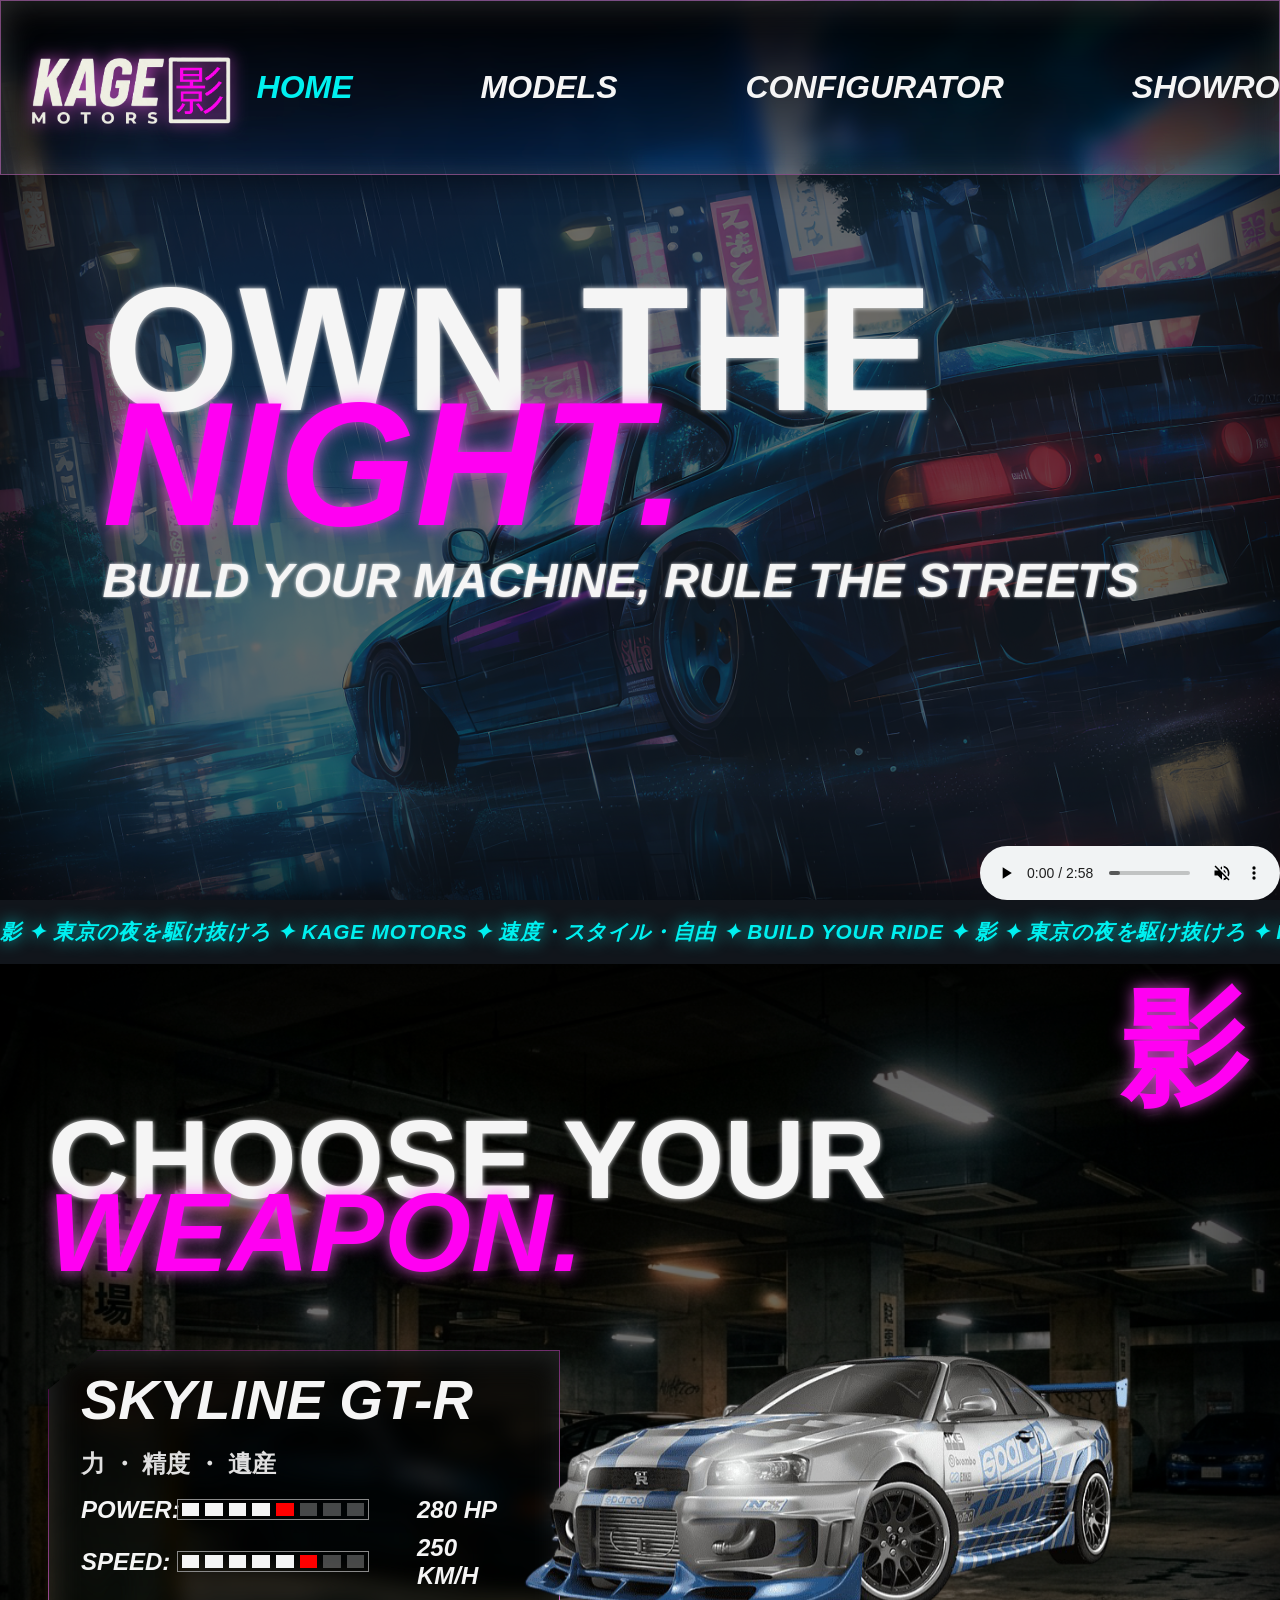
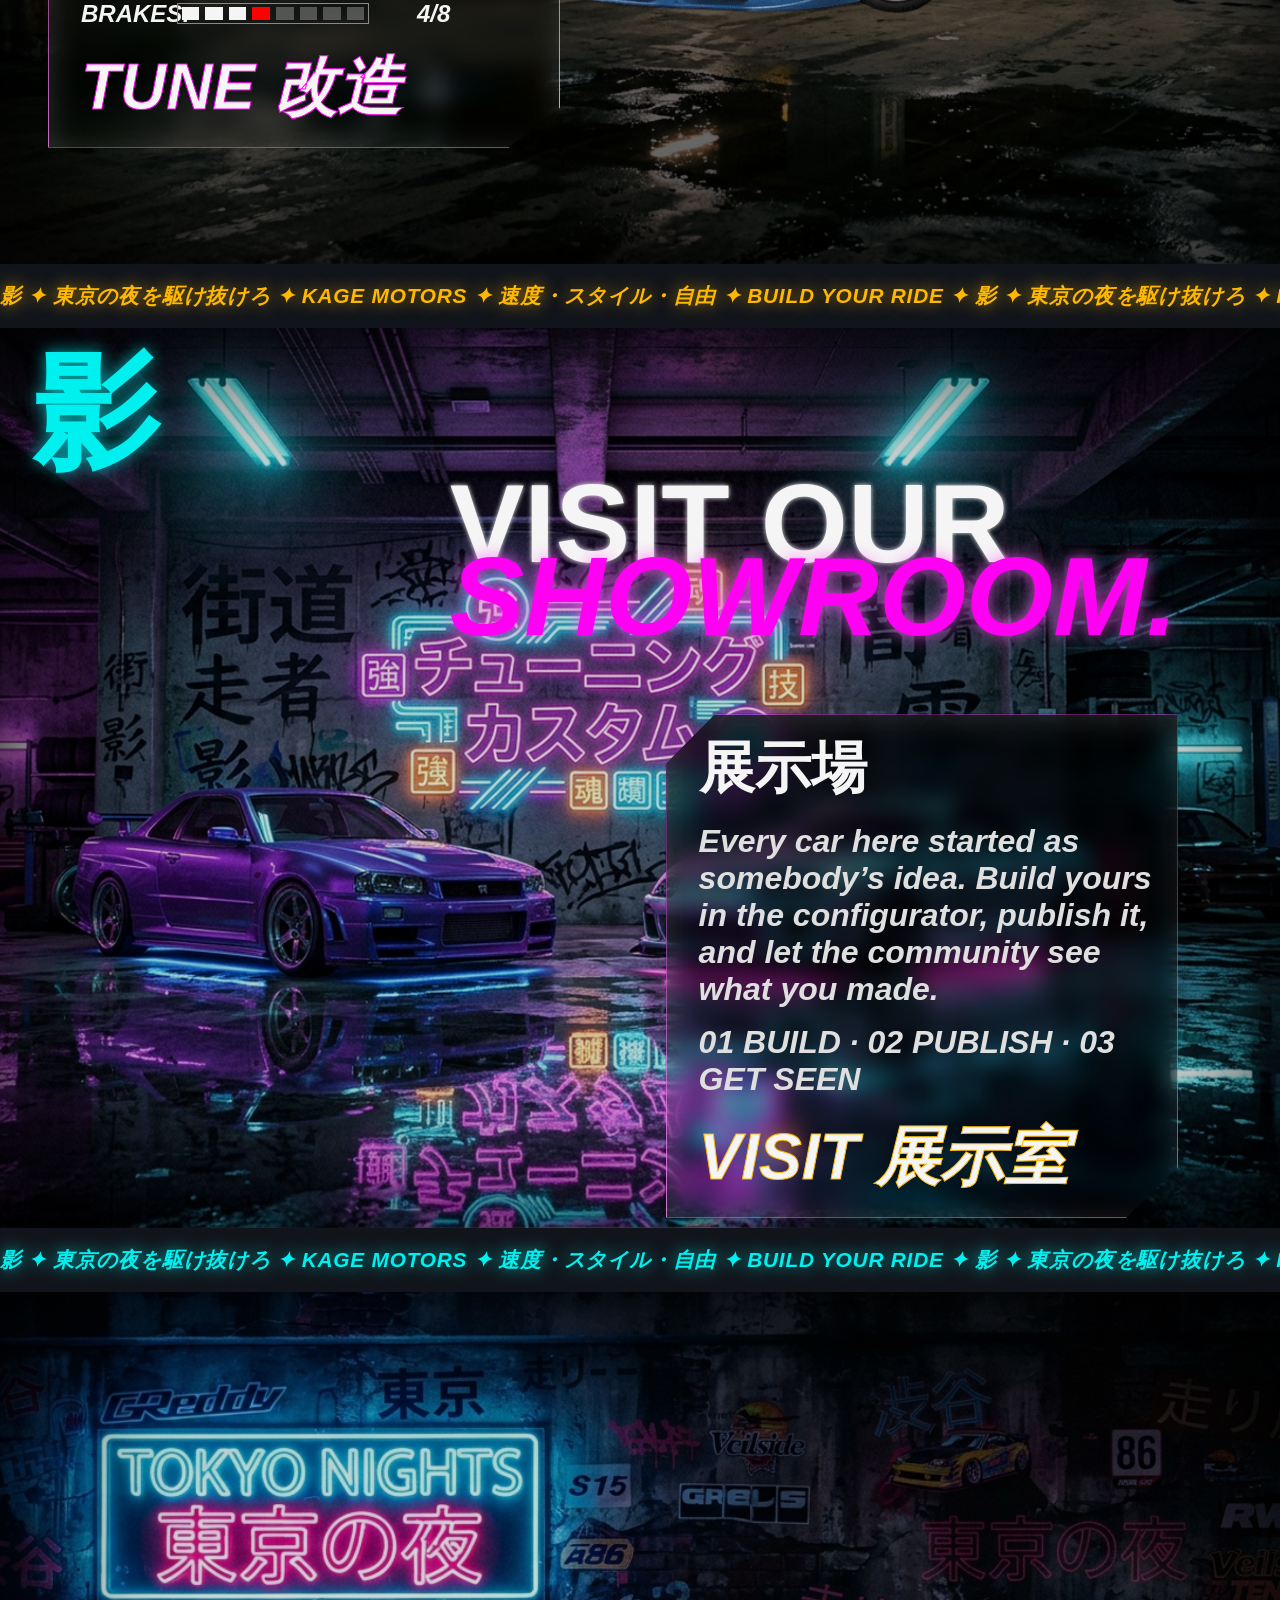
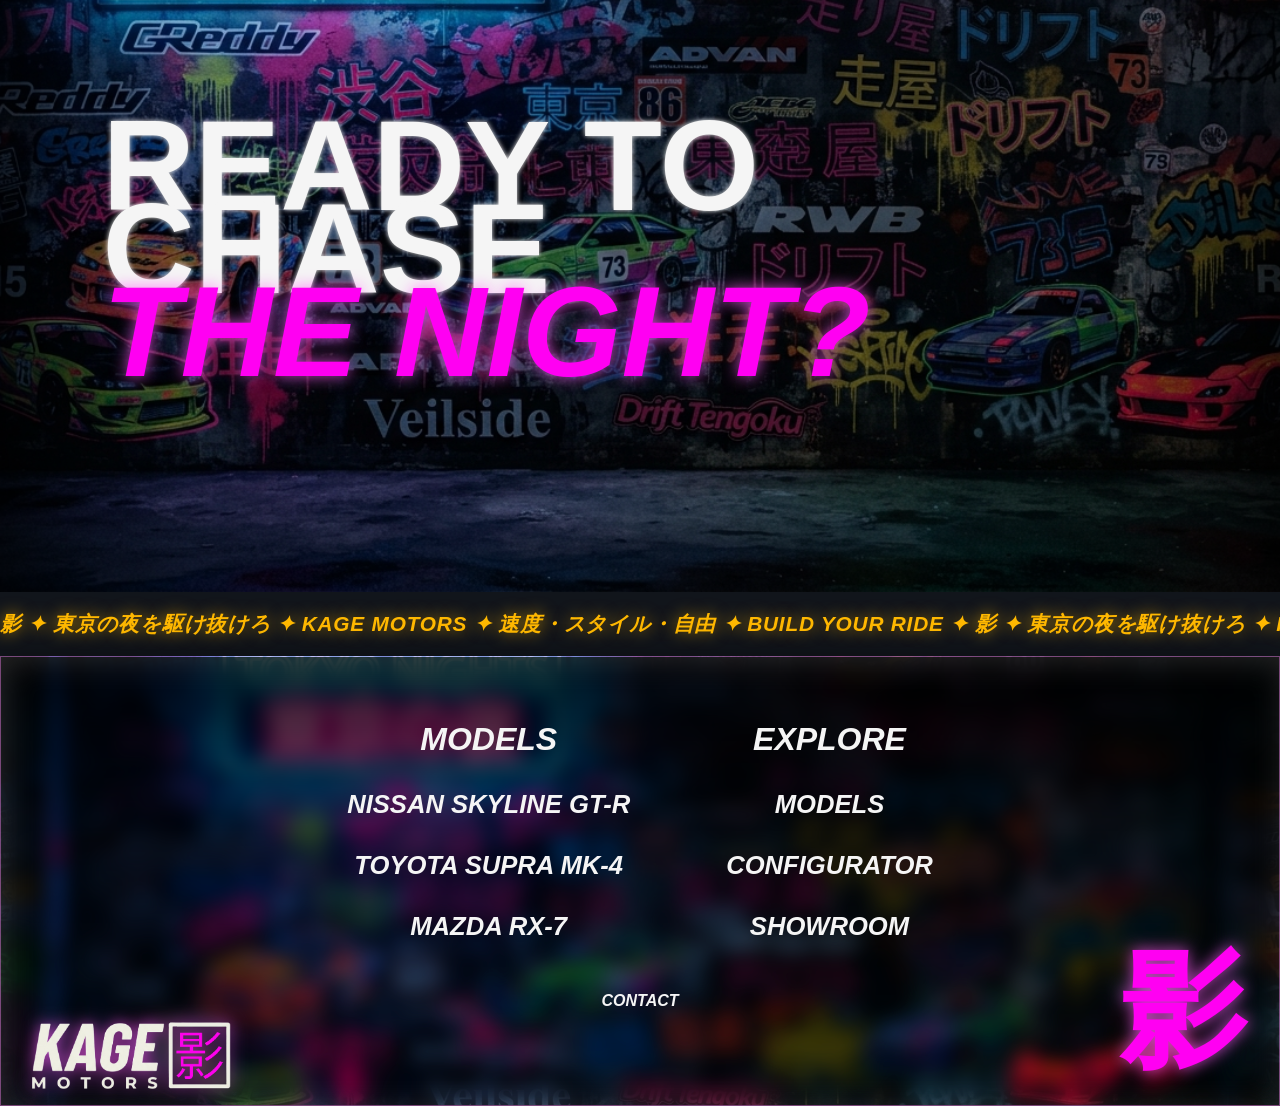
==== commit 995ed4c9: "PEC4FINISH" ====
--- a/kagemotors/index.html
+++ b/kagemotors/index.html
@@ -4,13 +4,26 @@
     <meta charset="utf-8">
     <meta name="viewport" content="width=device-width, initial-scale=1">
     <title>Kage Motors</title>
+    <link rel="icon" type="image/png" href="images/logo.png">
     <link rel="stylesheet" href="css/main.css">
     <script src="js/main.js" defer></script>
+    <meta property="og:title" content="Kage Motors — JDM Legends & Custom Builds">
+    <meta property="og:description" content="Explore iconic Japanese sports cars, customize your build, and discover the night street culture.">
+    <meta property="og:image" content="images/hero-home.jpg">
+    <meta property="og:type" content="website">
+    <meta property="og:url" content="https://kagemotors.com">
 </head>
 <body>
     <header class="header vidrio">
         
-        <img class="logo" src="images/logo.png">
+        <img class="logo" src="images/logo.png" alt="Kage Motors Logo">
+        <label class="header__hamburguesa" for="menu-toggle">☰</label>
+        <input class="header__check" type="checkbox" id="menu-toggle">
+        <!--EL label es el boton de las 3 raytias basicamente
+        sabemos que en el label, al darle en el for, el mismo id del input
+        se activa el input.-->
+        <!--El input checkbox es el tipico cuadradito que si apretas 
+        se pone tilde-->
         <nav class="header__nav">
             <ul class="header__lista">
                 <li class="header__item header__item--active"><a href="index.html"> HOME </a></li> <!--BEM, por que nosotros queremos que la pagina que este activa, en el header, aparezca en cyan. Entonces por eso el modificador que es -- por que todos comparten la misma clase, pero despues en el css, este va a ser el unico que va a estar en cyan. y se va a aplicar en todas las paginas-->
@@ -54,19 +67,18 @@
 
         <section class="hero hero--garage">
              <span class="kanji">影</span>
-             <img class="auto" src="images/skylinepiola.png">
              <div class="hero__contenido">
-                <h2 class="hero__titulo hero__titulo--md fontnormal">
-                    CHOOSE YOUR
-                    <span class="hero__resaltado">WEAPON.</span>
-                </h2>
-            </div>
-            <article class="ficha vidrio">
-                <h3 class="ficha__title">SKYLINE GT-R</h3>
-                <h4 class="ficha__subtitle fontnormal">力 ・ 精度 ・ 遺産</h4>
-                <div class="ficha__stats">
-                    <div class="stat">
-                        <div class="stat__nombre">POWER:</div>
+                 <h2 class="hero__titulo hero__titulo--md fontnormal">
+                     CHOOSE YOUR
+                     <span class="hero__resaltado">WEAPON.</span>
+                    </h2>
+                </div>
+                <article class="ficha vidrio">
+                    <h3 class="ficha__title">SKYLINE GT-R</h3>
+                    <h4 class="ficha__subtitle fontnormal">力 ・ 精度 ・ 遺産</h4>
+                    <div class="ficha__stats">
+                        <div class="stat">
+                            <div class="stat__nombre">POWER:</div>
                         <div class="stat__barra">
                             <div class="stat__point stat__point--active"></div>
                             <div class="stat__point stat__point--active"></div>
@@ -110,6 +122,7 @@
                 </div>
                 <a class="boton" href="configurator.html"> TUNE 改造 </a>
             </article>
+            <img class="auto" src="images/skylinepiola.png" alt="Nissan Skyline GT-R">
         </section>
             
 
--- a/kagemotors/css/main.css
+++ b/kagemotors/css/main.css
@@ -15,6 +15,32 @@
     --color-fondo: #11151B;
     --color-borde: #ff97fa79;
     --color-texto: whitesmoke;
+    --color-negro: #000000;
+    --color-negro-oscuro: rgba(0, 0, 0, 0.85);
+    --color-negro-vidrio: rgba(0, 0, 0, 0.822);
+    --color-negro-ficha: rgba(0, 0, 0, 0.6);
+    --color-negro-medio: rgba(0, 0, 0, 0.575);
+    --color-negro-sombra: rgba(0, 0, 0, 0.479);
+    --color-negro-suave: rgba(0, 0, 0, 0.15);
+    --color-negro-transparente: rgba(0, 0, 0, 0);
+    --color-blanco: #FFFFFF;
+    --color-vidrio-brillo: rgba(255, 255, 255, 0.15);
+    --color-borde-glossy: rgba(255, 255, 255, 0.4);
+    --color-gris-claro: rgb(223, 223, 223);
+    --color-gris-metal: #9A9A9A;
+    --color-gris: #8A8A8A;
+    --color-borde-stat: #898989;
+    --color-gris-oscuro: #3A3A3A;
+    --color-gris-input: rgb(17, 17, 17);
+    --color-negro-glossy: #0A0A0A;
+    --color-borde-gradiente-1: #ff97fafb;
+    --color-borde-gradiente-2: #ff00f238;
+    --color-borde-input-1: #ff97fa77;
+    --color-borde-input-2: #ff00f20e;
+    --color-stat-off: rgba(245, 245, 245, 0.288);
+    --color-rojo: #FF0000;
+    --color-azul: #0014FF;
+    --color-verde: #00FF2A;
     --transicion: .3s ease;
 }
 /*aca delcaramo la fuente, entonces, en el body que pusimo barlow condensed, la va a sacar de acá.*/
@@ -43,11 +69,11 @@
 }
 
 .vidrio{/*material de vidrio, vamos a usar para fichas, y esas cosas*/
-    background: linear-gradient(to bottom, rgba(0, 0, 0, 0.822) 0%, rgba(0, 0, 0, 0));
+    background: linear-gradient(to bottom, var(--color-negro-vidrio) 0%, var(--color-negro-transparente));
     backdrop-filter: blur(0.625rem) saturate(150%);/*blurea el fondo y el saturate cambia poquitin la saturacion*/
     box-shadow:
-    inset 0.25rem 0.25rem 1.875rem rgba(255, 255, 255, 0.15), /*inset es para interno, con la , dividmo, el interno, del de abajo que es ext*/
-    0 0.25rem 1.875rem rgba(0, 0, 0, 0.479); /*primer valor es desplazamiento horizontal, luego vertical y luego blur*/
+    inset 0.25rem 0.25rem 1.875rem var(--color-vidrio-brillo), /*inset es para interno, con la , dividmo, el interno, del de abajo que es ext*/
+    0 0.25rem 1.875rem var(--color-negro-sombra); /*primer valor es desplazamiento horizontal, luego vertical y luego blur*/
     border: 0.5px solid var(--color-borde);
 
 }
@@ -59,7 +85,6 @@
     right: 0;
 
 }
-
 /*HEADER*/
 
 .header{/*nuestro header*/
@@ -123,6 +148,15 @@
     color: var(--color-magenta);
     -webkit-text-stroke: 0.0625rem var(--color-magenta);
 }
+
+/*HEADER HAMBURGUESA*/
+/* Ocultamos el checkbox y el botón hamburguesa en compu */
+.header__check,
+.header__hamburguesa {
+    display: none; /*display none, los desactiva completamente*/
+}
+
+
 
 /*HERO*/
 .hero{/*Nuestra seccion del hero, que contiene el resto, y nuestra imagen del fondo*/
@@ -134,8 +168,8 @@
     background-position: center; /*el recorte se hace desde el centro.*/
     background-repeat: no-repeat; /*que no tilee*/
     background-blend-mode: color;/*gracias a este podemos mezclar las capas,  de nuestro background image, con nuestro background coloir*/
-    background-color: rgba(0, 0, 0, 0.575);
-    box-shadow: inset 0.5rem 0.5rem 10rem black;
+    background-color: var(--color-negro-medio);
+    box-shadow: inset 0.5rem 0.5rem 10rem var(--color-negro);
     display: flex;
     align-items: center;
     padding: 0 8%;
@@ -188,13 +222,17 @@
 
 /*FICHA*/
 .ficha{ /*la ficha en si de vidrio*/
-    height: 27rem;
-    width: 32rem;
+    height: auto;
+    width: 100%; /*lo hacemos que ocupe el 100% de su padre
+    (el hero)*/
+    /* PERO que no pase de 32 rem.*/
+    max-width: 32rem;
     display: flex;
     flex-direction: column;
     align-items: flex-start;
     padding-left: 2rem;
     padding-top: 1rem;
+    padding-bottom: 1rem;
     gap: 1rem;
     clip-path: polygon(
         50px 0%,      /* Esquina superior izquierda cortada X e Y */ 
@@ -204,7 +242,7 @@
         0% 100%,      /* Inferior izquierda recta */
         0% 10%         /* Cierre */
         ); /*cada uno es cada punto de la forma*/
-    border-image: linear-gradient(345deg, #ff97fafb, #ff00f238) 1;
+    border-image: linear-gradient(345deg, var(--color-borde-gradiente-1), var(--color-borde-gradiente-2)) 1;
         
     
 }
@@ -223,7 +261,7 @@
 
 .ficha__subtitle{
     font-size: 1.5rem;
-    color: rgb(223, 223, 223);
+    color: var(--color-gris-claro);
 }
 .fontnormal{
     font-style: normal;
@@ -257,10 +295,10 @@
 }
 
 .stat__barra{/*barrita de cada stat*/
-    background-color: rgba(245, 245, 245, 0);
+    background-color: transparent;
     width: 12rem;
     height: 1.3rem;
-    border: 0.5px solid #898989;
+    border: 0.5px solid var(--color-borde-stat);
     display: flex;
     gap: .225rem;
     padding: .225rem;
@@ -279,12 +317,12 @@
 }
 
 .stat__point--red{/*punto rojo de cada barrita*/
-    background-color: red;
+    background-color: var(--color-rojo);
 }
 
 .stat__point--desactive/*punto desactivado de cada barrita*/
 {
-    background-color: rgba(245, 245, 245, 0.288);
+    background-color: var(--color-stat-off);
 }
 
 .boton{/*TUNE de la ficha*/
@@ -314,8 +352,8 @@
     padding-left: 3rem;
     flex-direction: column;
     gap: 5rem;
-    background-color: rgba(0, 0, 0, 0.15);
-    box-shadow: inset 0.5rem 0.5rem 10rem black;
+    background-color: var(--color-negro-suave);
+    box-shadow: inset 0.5rem 0.5rem 10rem var(--color-negro);
 }
 .kanji--cyan{ /*kanji suelto*/
     color: var(--color-cyan);
@@ -347,8 +385,8 @@
     padding-top: 27rem;
     flex-direction: column;
     gap: 5rem;
-    background-color: rgba(0, 0, 0, 0.15);
-    box-shadow: inset 0.5rem 0.5rem 10rem black;
+    background-color: var(--color-negro-suave);
+    box-shadow: inset 0.5rem 0.5rem 10rem var(--color-negro);
 }
 
 .hero__titulo--lg{/*modificador de titulos de tamaño largo*/
@@ -359,8 +397,8 @@
 /*Hero Models*/
 .hero--models{
     background-image: url('../images/end.jpg');
-    background-color: rgba(0, 0, 0, 0.15);
-    box-shadow: inset 0.5rem 0.5rem 10rem black;
+    background-color: var(--color-negro-suave);
+    box-shadow: inset 0.5rem 0.5rem 10rem var(--color-negro);
     
 }
 .franja{
@@ -379,16 +417,26 @@
 /*Hero Configurator*/
 .hero--configurator{
     background-image: url('../images/tune.jpg');
-    background-color: rgba(0, 0, 0, 0.15);
-    box-shadow: inset 0.5rem 0.5rem 10rem black;
+    background-color: var(--color-negro-suave);
+    box-shadow: inset 0.5rem 0.5rem 10rem var(--color-negro);
     align-items: flex-end;
     flex-direction: column;
     justify-content: center;
     padding: 0;
 }
+.auto--config{
+    left: 5rem;
+    top: 23rem;
+    width:65%;
+
+    
+}
+    
+
 .ficha--configurator{
+    width: 100%;
     height: auto; /*se adapta al contenido*/
-    width: 35rem;
+    max-width: 35rem;
     margin-top: 11rem;
     margin-right: 0px;
 }
@@ -453,29 +501,29 @@
 .muestra__circulo--magenta{ background-color: var(--color-magenta); }
 .muestra__circulo--cyan{ background-color: var(--color-cyan); }
 .muestra__circulo--yellow{ background-color: var(--color-yellow); }
-.muestra__circulo--red{ background-color: #FF0000; }
-.muestra__circulo--blue{ background-color: #0014FF; }
-.muestra__circulo--green{ background-color: #00FF2A; }
-.muestra__circulo--white{ background-color: #FFFFFF; }
-.muestra__circulo--gray{ background-color: #8A8A8A; }
-.muestra__circulo--black{ background-color: #000000; }
+.muestra__circulo--red{ background-color: var(--color-rojo); }
+.muestra__circulo--blue{ background-color: var(--color-azul); }
+.muestra__circulo--green{ background-color: var(--color-verde); }
+.muestra__circulo--white{ background-color: var(--color-blanco); }
+.muestra__circulo--gray{ background-color: var(--color-gris); }
+.muestra__circulo--black{ background-color: var(--color-negro); }
 .muestra__circulo--matte{
-    background-color: whitesmoke;
+    background-color: var(--color-texto);
 }
 
 .muestra__circulo--metallic{
-    background: radial-gradient(circle, #FFFFFF 0%, #9A9A9A 100%);
+    background: radial-gradient(circle, var(--color-blanco) 0%, var(--color-gris-metal) 100%);
 }
 
 .muestra__circulo--glossy{
-    background: radial-gradient(circle at 30% 30%, #3A3A3A, #0A0A0A);
-    border: 1px solid rgba(255, 255, 255, 0.4);
+    background: radial-gradient(circle at 30% 30%, var(--color-gris-oscuro), var(--color-negro-glossy));
+    border: 1px solid var(--color-borde-glossy);
 }
 /*Hero shworoom*/
 .hero--galeria{
     background-image: url('../images/garage.jpg');
-    background-color: rgba(0, 0, 0, 0.15);
-    box-shadow: inset 0.5rem 0.5rem 10rem black;
+    background-color: var(--color-negro-suave);
+    box-shadow: inset 0.5rem 0.5rem 10rem var(--color-negro);
     align-items: center;
     flex-direction: column;
     justify-content: flex-start;
@@ -513,7 +561,7 @@
     flex-direction: column;
     justify-content: flex-start;
     align-items: flex-start;
-    background: linear-gradient(to bottom, rgba(0,0,0,0.85), rgba(0,0,0,0.6));
+    background: linear-gradient(to bottom, var(--color-negro-oscuro), var(--color-negro-ficha));
 }
 .ficha__img{
     width: 100%;
@@ -535,8 +583,8 @@
 
 .hero--contacto{ /*Nuestro section del hero con el modificador por que estamos en contacto*/
     background-image: url('../images/tune.jpg');
-    background-color: rgba(0, 0, 0, 0.575);
-    box-shadow: inset 0.5rem 0.5rem 10rem black;
+    background-color: var(--color-negro-medio);
+    box-shadow: inset 0.5rem 0.5rem 10rem var(--color-negro);
     flex-direction: row;
     justify-content: space-between;/* título a la izquierda, panel a la derecha */
     align-items: flex-start;
@@ -547,7 +595,8 @@
     flex-direction: row; /* uno al lado del otro */
     align-items: flex-start;
     
-    width: 65rem;
+    width: 100%;
+    max-width: 65rem;
     height: auto;/* que la altura la decida el contenido */
     padding: 2.5rem;
     margin-bottom: 5rem;
@@ -583,12 +632,12 @@
     font: inherit; /* que use la letra del body */
     font-size: 1.4rem;
     color: var(--color-texto);
-    background-color: rgb(17, 17, 17);
+    background-color: var(--color-gris-input);
     border: 0.1px solid;
-    border-image: linear-gradient(345deg, #ff97fa77, #ff00f20e) 1;
+    border-image: linear-gradient(345deg, var(--color-borde-input-1), var(--color-borde-input-2)) 1;
     padding: 0.6rem 0.8rem;
     width: 100%;
-
+    
 }
 .formulario__boton{
     align-self: flex-start; /*align self es propiedad de hijo de flex. y lo podemos alinear en el*/
@@ -662,7 +711,7 @@
 }
 .footer__link{
     text-decoration: none;
-    color: rgb(196, 194, 194);
+    color: var(--color-texto);
     transition: font-size var(--transicion);
     font-size: 1.6rem;
 }
@@ -718,4 +767,211 @@
 }
 @keyframes banner-anim{/*movimiento del texto del banner*/
     to { transform: translateX(-50%); }
+}
+/* Celular, si la pantalla es menos de 768px */
+@media (max-width: 768px) {
+    .header {
+        height: 6rem; /*cuando la pantalla sea menos de 768, 
+        la altura del header es de 6 rem y el padiing entre izq y der es de
+        1.5*/
+        padding: 0 1.5rem;
+    }
+
+    .logo { /*el logo se hace mas pequeño tambien*/
+        width: 11rem;
+    }
+
+    
+    .header__hamburguesa { /*las 3 rayitas las mostramos*/
+        display: block; /* display block lo vueve a hacer visible
+        y ademas ocupa todo el ancho disponible de izq a der y
+        por ende empuja lo demas hacia abajo por que como ocupa todo
+        nada se puede poner a su costado*/
+        font-size: 2.5rem; /*le damos el tamaño a las 3 rayitas*/
+        color: var(--color-texto);
+        cursor: pointer;
+    }
+
+    
+    .header__nav { /* Nuestro nav normal, con display none, lo escondemos*/
+        /*Lo escondemos MIENTRAS NO pulsemos el boton*/
+        display: none;
+        /*Pero ya vamos seteandole las cosas para que sea vea como queremos*/
+        /*Lo ponemos en absolute, por lo que toma de refe la posicion de 
+        su padre no static que es el header*/
+        position: absolute;
+        top: 6rem; /*le damo la ubicacion por arriba que queremos
+        en este caso abajo del header*/
+        left: 0;
+        width: 100%;
+        
+        background-color: var(--color-fondo);
+        border-bottom: 1px solid var(--color-borde);
+        padding: 2rem 0;
+    }
+
+    /* Cuando tocás las 3 rayitas, se muestra el menú en columna */
+    /*Esto significa, cuando el header__check sea checkeado
+    que busque en sus hermanos (~) el que se llame header__nav
+    y lo pone en display block que ya sabemos que
+    hace que lo ponga visible, y además empuje todo abajo*/
+    .header__check:checked ~ .header__nav {
+        display: block;
+    }
+
+    .header__lista {
+        /*y bueno importante claro, lo ponemos en columna*/
+        flex-direction: column;
+        gap: 1.5rem;
+    }
+
+    .hero__titulo{
+        font-size: 4.5rem; /*era 11rem */
+        line-height: 0.85; /* era 0.65 pero lo espaciamos mas para que se lea mejor en celular*/
+    }
+    .hero__titulo--lg {
+        font-size: 3.8rem; /*Era 8rem*/
+    }
+
+    .hero__titulo--md {
+        font-size: 3.5rem; /*era 7rem */
+    }
+
+    .hero__subtitulo {
+        font-size: 1.4rem; /*era 3rem */
+    }
+
+    .kanji{
+        font-size: 4rem;
+    }
+
+    /*AUTO IMAGEN*/
+    .auto {
+        position: static; /*Lo ponemos normal en static 
+        entonces se acomoda normal en columna */
+        /*y que se vea un poco mas grande*/
+        width: 100%;
+    }
+    
+    /*SHOWROOM*/
+    .filtros {
+        flex-wrap: wrap; /* hace que puedan pasar abajo si no entran*/
+        height: auto;
+        padding: 1rem;
+        gap: 1rem 1.5rem;
+        font-size: 1.4rem;
+    }
+
+    .grilla {
+        display: flex;/* Pasamos fila  */
+        flex-direction: row;
+        overflow-x: auto;/* Activa el scroll horizontal SOLO adentro de la grilla */
+        scrollbar-width: thin;
+        scrollbar-color: var(--color-magenta) transparent;
+        width: 100%; /* No se pasa del ancho del celular */
+        gap: 1.5rem; 
+        padding: 9rem 1.5rem 9rem; /* Aire a los costados y abajo para la barrita */
+        margin-top: 2rem;
+        justify-content: center;
+        align-items: center;
+    }
+
+    .ficha--showroom {
+        flex-shrink: 0; /* Evita que flexbox aplaste las tarjetas para meterlas todas
+        manteniendo su tamaño */
+        width: 18rem; /* Tamaño nuevo*/
+        height: auto; /*se adapta al tamaño del contenido*/
+    }
+
+    .hero--contacto{
+        flex-direction: column;
+    }
+
+    /*---CONFIGURATOR*/
+    .hero--configurator{
+        padding: 11rem 0 0; /*que empuje un poco el coche hacia abajo*/
+        
+    }
+    .hero--configurator .kanji{
+        display: none; /*sacamo el kanji por que molesta en celular*/
+    }
+    .auto--config{
+        margin-top: 20rem; /*empujamos todo hacia abajo un poco*/
+    }
+    .ficha--configurator{
+        max-width: none; /* que la ficha en celu sea todo el ancho*/
+        padding: 0;
+        gap: 0;
+        align-items: stretch; /*esto hace que los elementos se acomoden adentro sin deformarse*/
+        clip-path: polygon(1.5rem 0, 100% 0, 100% 100%, 0 100%, 0 1.5rem);
+        margin-top: 0;
+    }
+    .pestanas{
+        padding: 0.7rem 1rem; /*hacemos que las pestañas entren un poco mejor*/
+        gap: 0.5rem;
+    }
+    .pestanas__boton{
+        font-size: clamp(1rem, 5.4vw, 1.5rem);
+        /*el 1 rem es el minimo que va a tener la letra, nunca se va a achicar mas q eso
+        el 5.4vw (5.4% del tamaño de la screen) es el tamaño ideal digamos
+        el 1.5 final es el maximo que va a tener la letra.
+        Entones la letra siempre va a tener el 5.4% del ancho de la pantalla
+        pero nunca va a ser mas grande que 1.5 rem o mas chico que eso tambien.*/
+    }
+    .opciones{
+                /*top right bottom left*/
+        padding: 0.5rem 1rem 0.3rem 1rem; /*lo acomadamos mejor*/
+    }
+    .opciones__titulo{
+        font-size: 1.4rem; /*cambiamos tamaño fuente y margen*/
+        margin-bottom: 0.3rem;
+    }
+    .opciones__grupo{
+        display: flex;/*antes era grid */
+        gap: 1rem;
+        overflow-x: auto;/*ahora a las opciones les ponemos scroll horizontal*/
+        padding: 0.5rem 1rem 0.3rem 0;
+        scrollbar-width: thin;
+        scrollbar-color: var(--color-magenta) transparent; /*colorcito a la barra, el 
+        transparent es como para el fondo que contiene la barrita*/
+    }
+    .muestra__circulo{
+        width: 2.8rem;/*circulitos mas chikitos*/
+        height: 2.8rem;
+    }
+    .muestra__nombre{
+        font-size: 0.75rem;
+    }
+    .ficha--configurator .boton{
+        align-self: center;
+        margin: 0.2rem 0 0.6rem;
+    }
+
+
+    /* --- FOOTER --- */
+    .footer {
+        height: auto; /*que se adapte al contenido*/
+    }
+
+    .footer__section {
+        flex-direction: column; /* lo pasamos a columna*/
+        align-items: center;
+        text-align: center; /*to centrao*/
+        padding: 3rem 1rem;
+        gap: 2.5rem;
+    }
+
+    .logo--footer,
+    .footer__contact {
+        position: static; /*Estatico para que responda a la columna*/
+    }
+
+    .logo--footer {
+        width: 12rem;
+    }
+
+    .kanji--footer{
+        top: 80%;
+    }
+
 }
